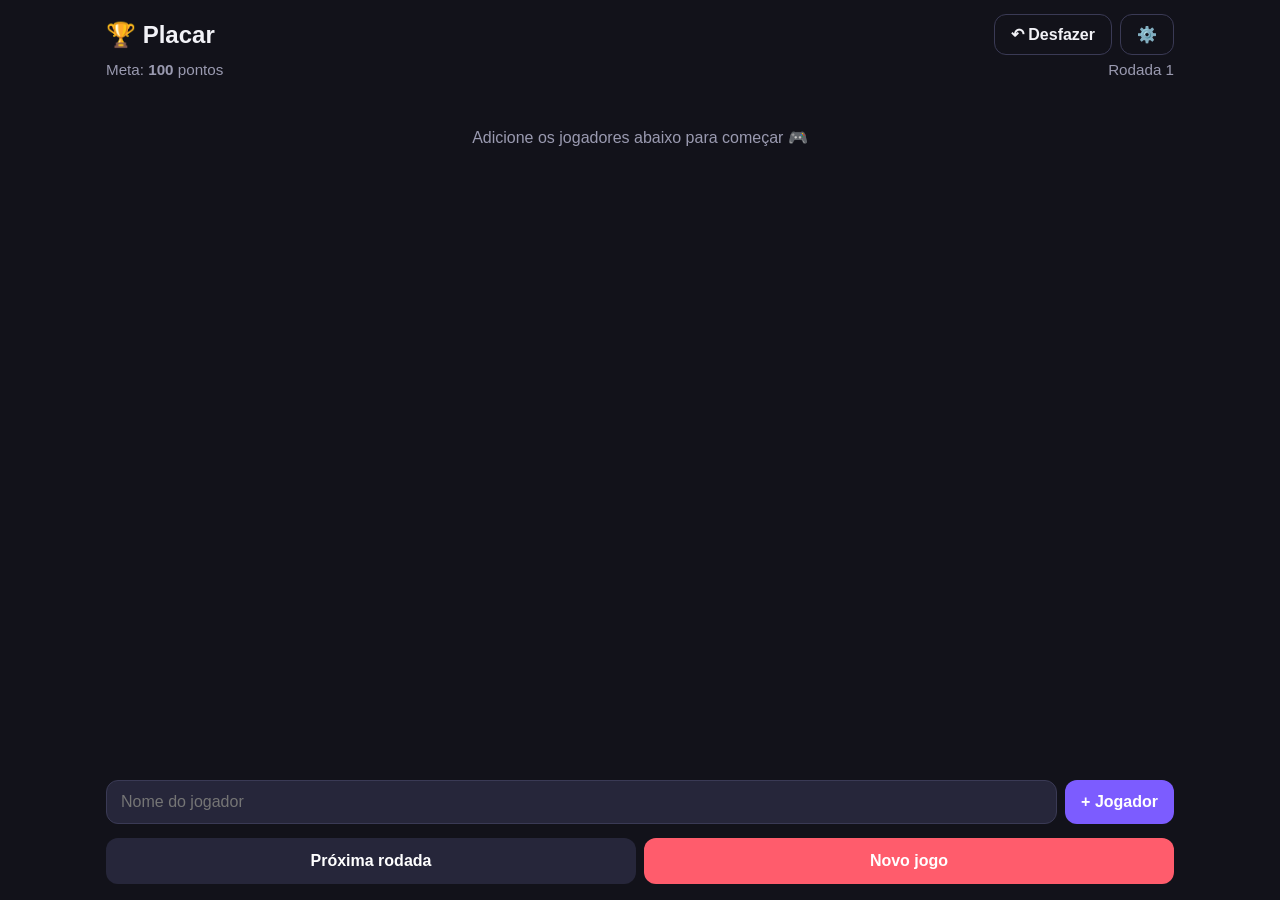
==== index.html @ 5e64a068 "Cria app Placar: contador de pontos para PC e iPhone (PWA) Co-Authored-By: Claude Opus 5.5 <noreply@" ====
<!DOCTYPE html>
<html lang="pt-BR">
<head>
  <meta charset="UTF-8" />
  <meta name="viewport" content="width=device-width, initial-scale=1, viewport-fit=cover" />
  <title>Placar</title>
  <meta name="theme-color" content="#12121a" />
  <meta name="apple-mobile-web-app-capable" content="yes" />
  <meta name="mobile-web-app-capable" content="yes" />
  <meta name="apple-mobile-web-app-status-bar-style" content="black-translucent" />
  <meta name="apple-mobile-web-app-title" content="Placar" />
  <link rel="manifest" href="manifest.webmanifest" />
  <link rel="icon" href="icons/icon.svg" type="image/svg+xml" />
  <link rel="apple-touch-icon" href="icons/icon-180.png" />
  <link rel="stylesheet" href="style.css" />
</head>
<body>
  <header class="topbar">
    <h1>🏆 Placar</h1>
    <div class="top-actions">
      <button id="btnUndo" class="ghost" title="Desfazer (Ctrl+Z)">↶ Desfazer</button>
      <button id="btnMenu" class="ghost" title="Configurações">⚙️</button>
    </div>
  </header>

  <section class="goal-bar">
    <span>Meta: <strong id="goalLabel">100</strong> pontos</span>
    <span id="roundLabel">Rodada 1</span>
  </section>

  <main id="players" class="players"></main>

  <form id="addForm" class="add-form" autocomplete="off">
    <input id="newName" type="text" maxlength="20" placeholder="Nome do jogador" />
    <button type="submit">+ Jogador</button>
  </form>

  <footer class="bottom">
    <button id="btnNextRound" class="secondary">Próxima rodada</button>
    <button id="btnNewGame" class="danger">Novo jogo</button>
  </footer>

  <!-- Configurações -->
  <dialog id="settings">
    <form method="dialog" class="sheet">
      <h2>Configurações</h2>
      <label>Meta de pontos
        <input id="goalInput" type="number" min="1" step="1" />
      </label>
      <label>Valores dos botões (separados por vírgula)
        <input id="stepsInput" type="text" placeholder="1, 5, 10" />
      </label>
      <label class="row">
        <input id="lowWinsInput" type="checkbox" />
        Menor pontuação vence (tipo golfe)
      </label>
      <h3>Histórico</h3>
      <ol id="history" class="history"></ol>
      <div class="sheet-actions">
        <button id="btnResetAll" type="button" class="danger">Apagar tudo</button>
        <button value="ok">Fechar</button>
      </div>
    </form>
  </dialog>

  <!-- Valor personalizado -->
  <dialog id="custom">
    <form method="dialog" class="sheet small">
      <h2 id="customTitle">Pontos</h2>
      <input id="customInput" type="number" step="1" inputmode="numeric" placeholder="Ex.: 25 ou -10" />
      <div class="sheet-actions">
        <button value="cancel" class="ghost">Cancelar</button>
        <button value="ok" id="customOk">Aplicar</button>
      </div>
    </form>
  </dialog>

  <div id="winner" class="winner hidden">
    <div class="winner-box">
      <div class="confetti">🎉</div>
      <h2 id="winnerName"></h2>
      <p>venceu a partida!</p>
      <button id="btnWinnerClose">Continuar</button>
    </div>
  </div>

  <script src="app.js"></script>
</body>
</html>
---- style.css ----
:root {
  --bg: #12121a;
  --panel: #1d1d2b;
  --panel-2: #26263a;
  --text: #f2f2f7;
  --muted: #9a9ab0;
  --accent: #7c5cff;
  --good: #2ecc71;
  --bad: #ff5c6c;
  --radius: 16px;
}

* { box-sizing: border-box; }

html, body {
  margin: 0;
  background: var(--bg);
  color: var(--text);
  font-family: -apple-system, BlinkMacSystemFont, "Segoe UI", Roboto, sans-serif;
  -webkit-tap-highlight-color: transparent;
}

body {
  min-height: 100vh;
  display: flex;
  flex-direction: column;
  padding: env(safe-area-inset-top) env(safe-area-inset-right) env(safe-area-inset-bottom) env(safe-area-inset-left);
  max-width: 1100px;
  margin: 0 auto;
}

button {
  font: inherit;
  border: 0;
  border-radius: 12px;
  padding: 10px 16px;
  background: var(--accent);
  color: #fff;
  font-weight: 600;
  cursor: pointer;
  touch-action: manipulation;
  user-select: none;
}
button:active { transform: scale(0.96); }
button.ghost { background: transparent; color: var(--text); border: 1px solid #3a3a55; }
button.secondary { background: var(--panel-2); }
button.danger { background: var(--bad); }

input[type="text"], input[type="number"] {
  font: inherit;
  width: 100%;
  padding: 12px 14px;
  border-radius: 12px;
  border: 1px solid #3a3a55;
  background: var(--panel-2);
  color: var(--text);
}

.topbar {
  display: flex;
  align-items: center;
  justify-content: space-between;
  padding: 14px 16px 6px;
}
.topbar h1 { margin: 0; font-size: 1.5rem; }
.top-actions { display: flex; gap: 8px; }

.goal-bar {
  display: flex;
  justify-content: space-between;
  color: var(--muted);
  padding: 0 16px 10px;
  font-size: 0.95rem;
}

.players {
  flex: 1;
  display: grid;
  grid-template-columns: repeat(auto-fill, minmax(260px, 1fr));
  gap: 12px;
  padding: 0 16px;
  align-content: start;
}

.empty {
  grid-column: 1 / -1;
  text-align: center;
  color: var(--muted);
  padding: 40px 10px;
}

.card {
  background: var(--panel);
  border-radius: var(--radius);
  padding: 14px;
  border-left: 6px solid var(--c, var(--accent));
  position: relative;
  transition: transform 0.15s;
}
.card.leader { box-shadow: 0 0 0 2px var(--c) inset, 0 0 24px -6px var(--c); }

.card-head {
  display: flex;
  align-items: center;
  justify-content: space-between;
  gap: 8px;
}
.name {
  font-size: 1.1rem;
  font-weight: 700;
  overflow: hidden;
  text-overflow: ellipsis;
  white-space: nowrap;
}
.badge { font-size: 0.8rem; color: var(--muted); }
.remove {
  background: transparent;
  color: var(--muted);
  padding: 4px 8px;
  font-size: 1.1rem;
}

.score {
  font-size: 3.4rem;
  font-weight: 800;
  text-align: center;
  margin: 6px 0 2px;
  font-variant-numeric: tabular-nums;
  cursor: pointer;
}
.score.bump { animation: bump 0.25s; }
@keyframes bump { 50% { transform: scale(1.15); } }

.progress {
  height: 8px;
  background: var(--panel-2);
  border-radius: 99px;
  overflow: hidden;
  margin-bottom: 12px;
}
.progress > div {
  height: 100%;
  background: var(--c, var(--accent));
  transition: width 0.25s;
}

.btns {
  display: grid;
  grid-template-columns: repeat(var(--n, 6), 1fr);
  gap: 6px;
}
.btns button { padding: 12px 0; font-size: 1.05rem; }
.btns .minus { background: #3a2230; color: #ff9aa6; }
.btns .plus { background: #1f3a2c; color: #8ff0b6; }

.add-form {
  display: flex;
  gap: 8px;
  padding: 14px 16px;
}
.add-form button { white-space: nowrap; }

.bottom {
  display: flex;
  gap: 8px;
  padding: 0 16px 16px;
}
.bottom button { flex: 1; padding: 14px; }

dialog {
  border: 0;
  padding: 0;
  background: transparent;
  color: var(--text);
  width: min(480px, 94vw);
}
dialog::backdrop { background: rgba(0, 0, 0, 0.6); }
.sheet {
  background: var(--panel);
  border-radius: var(--radius);
  padding: 20px;
  display: flex;
  flex-direction: column;
  gap: 12px;
  max-height: 85vh;
  overflow: auto;
}
.sheet h2, .sheet h3 { margin: 0; }
.sheet label { display: flex; flex-direction: column; gap: 6px; color: var(--muted); }
.sheet label.row { flex-direction: row; align-items: center; gap: 10px; color: var(--text); }
.sheet-actions { display: flex; justify-content: space-between; gap: 8px; margin-top: 6px; }
.sheet.small .sheet-actions { justify-content: flex-end; }

.history {
  margin: 0;
  padding-left: 22px;
  color: var(--muted);
  font-size: 0.9rem;
  max-height: 200px;
  overflow: auto;
}

.winner {
  position: fixed;
  inset: 0;
  background: rgba(0, 0, 0, 0.75);
  display: grid;
  place-items: center;
  z-index: 10;
}
.winner.hidden { display: none; }
.winner-box {
  background: var(--panel);
  border-radius: 24px;
  padding: 30px 40px;
  text-align: center;
  animation: pop 0.35s ease-out;
}
.winner-box h2 { font-size: 2rem; margin: 6px 0 0; }
.confetti { font-size: 3.5rem; }
@keyframes pop { from { transform: scale(0.6); opacity: 0; } }

@media (max-width: 520px) {
  .players { grid-template-columns: 1fr; }
  .score { font-size: 2.8rem; }
}
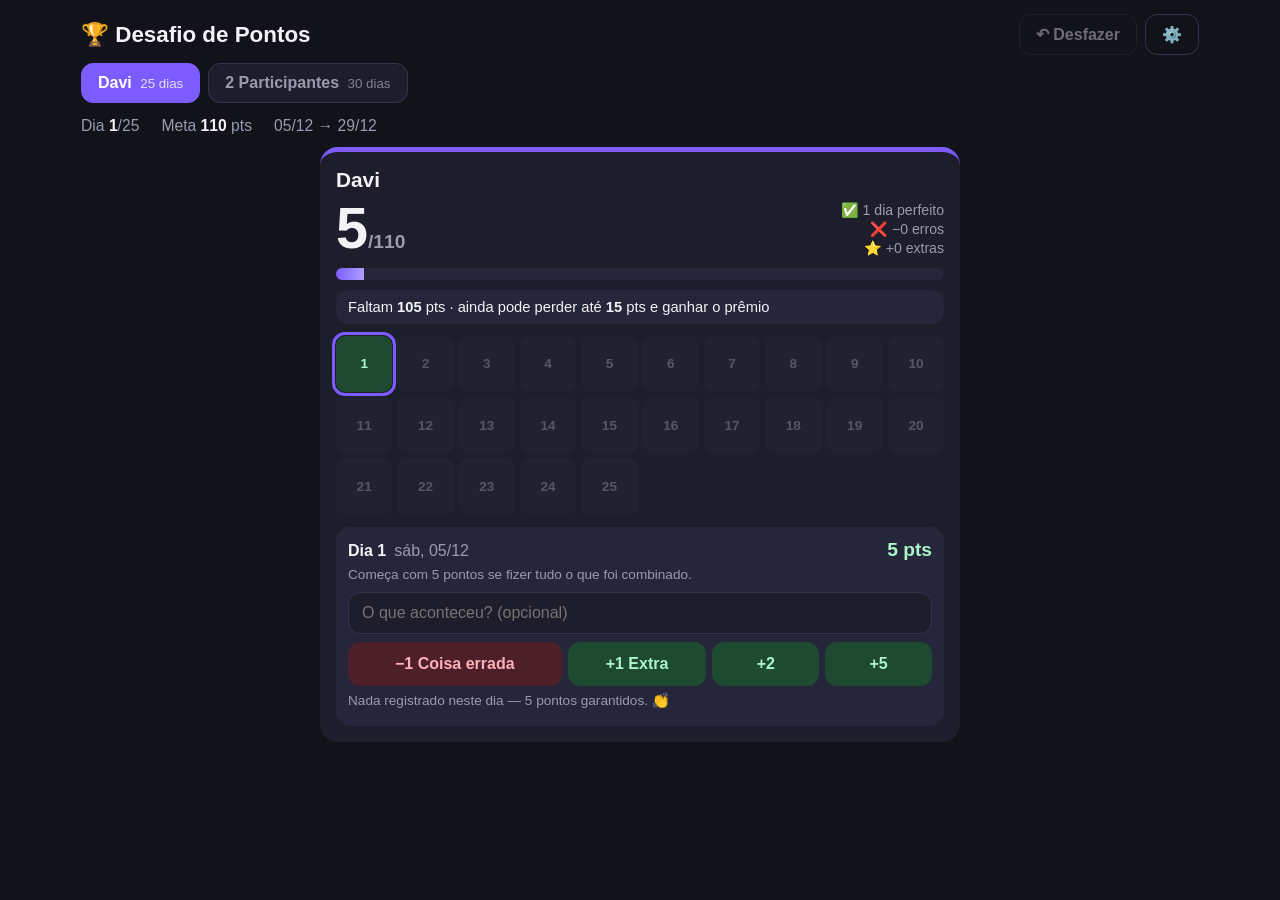
==== commit f0ea8c98: "Transforma app em Desafio de Pontos com telas Davi (25 dias) e 2 participantes (30 dias) Co-Authored" ====
--- a/index.html
+++ b/index.html
@@ -3,12 +3,12 @@
 <head>
   <meta charset="UTF-8" />
   <meta name="viewport" content="width=device-width, initial-scale=1, viewport-fit=cover" />
-  <title>Placar</title>
+  <title>Desafio de Pontos</title>
   <meta name="theme-color" content="#12121a" />
   <meta name="apple-mobile-web-app-capable" content="yes" />
   <meta name="mobile-web-app-capable" content="yes" />
   <meta name="apple-mobile-web-app-status-bar-style" content="black-translucent" />
-  <meta name="apple-mobile-web-app-title" content="Placar" />
+  <meta name="apple-mobile-web-app-title" content="Desafio" />
   <link rel="manifest" href="manifest.webmanifest" />
   <link rel="icon" href="icons/icon.svg" type="image/svg+xml" />
   <link rel="apple-touch-icon" href="icons/icon-180.png" />
@@ -16,74 +16,65 @@
 </head>
 <body>
   <header class="topbar">
-    <h1>🏆 Placar</h1>
+    <h1>🏆 Desafio de Pontos</h1>
     <div class="top-actions">
       <button id="btnUndo" class="ghost" title="Desfazer (Ctrl+Z)">↶ Desfazer</button>
-      <button id="btnMenu" class="ghost" title="Configurações">⚙️</button>
+      <button id="btnSettings" class="ghost" title="Configurar desafio">⚙️</button>
     </div>
   </header>
 
-  <section class="goal-bar">
-    <span>Meta: <strong id="goalLabel">100</strong> pontos</span>
-    <span id="roundLabel">Rodada 1</span>
-  </section>
+  <nav id="tabs" class="tabs"></nav>
 
-  <main id="players" class="players"></main>
+  <section id="summary" class="summary"></section>
 
-  <form id="addForm" class="add-form" autocomplete="off">
-    <input id="newName" type="text" maxlength="20" placeholder="Nome do jogador" />
-    <button type="submit">+ Jogador</button>
-  </form>
+  <main id="board" class="board"></main>
 
-  <footer class="bottom">
-    <button id="btnNextRound" class="secondary">Próxima rodada</button>
-    <button id="btnNewGame" class="danger">Novo jogo</button>
-  </footer>
-
-  <!-- Configurações -->
+  <!-- Configurações do desafio -->
   <dialog id="settings">
-    <form method="dialog" class="sheet">
-      <h2>Configurações</h2>
-      <label>Meta de pontos
-        <input id="goalInput" type="number" min="1" step="1" />
+    <form method="dialog" class="sheet" id="settingsForm">
+      <h2>Configurar desafio</h2>
+      <label>Nome da tela
+        <input id="cfgTitle" type="text" maxlength="30" />
       </label>
-      <label>Valores dos botões (separados por vírgula)
-        <input id="stepsInput" type="text" placeholder="1, 5, 10" />
+      <div class="grid2">
+        <label>Dias do desafio
+          <input id="cfgDays" type="number" min="1" max="365" />
+        </label>
+        <label>Pontos por dia
+          <input id="cfgBase" type="number" min="1" max="100" />
+        </label>
+        <label>Meta para o prêmio
+          <input id="cfgGoal" type="number" min="1" />
+        </label>
+        <label>Início
+          <input id="cfgStart" type="date" />
+        </label>
+      </div>
+      <label>Prêmio (opcional)
+        <input id="cfgPrize" type="text" maxlength="60" placeholder="Ex.: passeio no parque" />
       </label>
-      <label class="row">
-        <input id="lowWinsInput" type="checkbox" />
-        Menor pontuação vence (tipo golfe)
+      <label>Participantes (um por linha)
+        <textarea id="cfgPeople" rows="3"></textarea>
       </label>
-      <h3>Histórico</h3>
-      <ol id="history" class="history"></ol>
+      <p class="hint">Mudar um nome mantém os pontos. Apagar uma linha remove o participante e os pontos dele.</p>
       <div class="sheet-actions">
-        <button id="btnResetAll" type="button" class="danger">Apagar tudo</button>
-        <button value="ok">Fechar</button>
+        <button value="cancel" class="ghost" formnovalidate>Cancelar</button>
+        <button value="ok">Salvar</button>
       </div>
     </form>
   </dialog>
 
-  <!-- Valor personalizado -->
-  <dialog id="custom">
+  <!-- Confirmação genérica -->
+  <dialog id="confirm">
     <form method="dialog" class="sheet small">
-      <h2 id="customTitle">Pontos</h2>
-      <input id="customInput" type="number" step="1" inputmode="numeric" placeholder="Ex.: 25 ou -10" />
+      <p id="confirmText"></p>
       <div class="sheet-actions">
         <button value="cancel" class="ghost">Cancelar</button>
-        <button value="ok" id="customOk">Aplicar</button>
+        <button value="ok" class="danger">Confirmar</button>
       </div>
     </form>
   </dialog>
 
-  <div id="winner" class="winner hidden">
-    <div class="winner-box">
-      <div class="confetti">🎉</div>
-      <h2 id="winnerName"></h2>
-      <p>venceu a partida!</p>
-      <button id="btnWinnerClose">Continuar</button>
-    </div>
-  </div>
-
   <script src="app.js"></script>
 </body>
 </html>
--- a/style.css
+++ b/style.css
@@ -2,12 +2,14 @@
   --bg: #12121a;
   --panel: #1d1d2b;
   --panel-2: #26263a;
+  --line: #34344d;
   --text: #f2f2f7;
   --muted: #9a9ab0;
   --accent: #7c5cff;
   --good: #2ecc71;
   --bad: #ff5c6c;
-  --radius: 16px;
+  --warn: #f5c518;
+  --radius: 18px;
 }
 
 * { box-sizing: border-box; }
@@ -22,11 +24,9 @@
 
 body {
   min-height: 100vh;
-  display: flex;
-  flex-direction: column;
-  padding: env(safe-area-inset-top) env(safe-area-inset-right) env(safe-area-inset-bottom) env(safe-area-inset-left);
-  max-width: 1100px;
+  max-width: 1150px;
   margin: 0 auto;
+  padding: env(safe-area-inset-top) env(safe-area-inset-right) calc(20px + env(safe-area-inset-bottom)) env(safe-area-inset-left);
 }
 
 button {
@@ -42,139 +42,193 @@
   user-select: none;
 }
 button:active { transform: scale(0.96); }
-button.ghost { background: transparent; color: var(--text); border: 1px solid #3a3a55; }
-button.secondary { background: var(--panel-2); }
+button:disabled { opacity: 0.4; }
+button.ghost { background: transparent; color: var(--text); border: 1px solid var(--line); }
 button.danger { background: var(--bad); }
 
-input[type="text"], input[type="number"] {
+input, textarea {
   font: inherit;
+  font-size: 16px; /* evita zoom no iPhone */
   width: 100%;
-  padding: 12px 14px;
+  padding: 11px 13px;
   border-radius: 12px;
-  border: 1px solid #3a3a55;
+  border: 1px solid var(--line);
   background: var(--panel-2);
   color: var(--text);
 }
+input[type="date"] { min-height: 46px; }
+
+.muted { color: var(--muted); }
+.small { font-size: 0.85rem; }
 
 .topbar {
   display: flex;
   align-items: center;
   justify-content: space-between;
-  padding: 14px 16px 6px;
-}
-.topbar h1 { margin: 0; font-size: 1.5rem; }
+  padding: 14px 16px 8px;
+  gap: 10px;
+}
+.topbar h1 { margin: 0; font-size: 1.4rem; }
 .top-actions { display: flex; gap: 8px; }
 
-.goal-bar {
-  display: flex;
-  justify-content: space-between;
+.tabs {
+  display: flex;
+  gap: 8px;
+  padding: 0 16px;
+  overflow-x: auto;
+}
+.tab {
+  background: var(--panel);
   color: var(--muted);
-  padding: 0 16px 10px;
-  font-size: 0.95rem;
-}
-
-.players {
-  flex: 1;
-  display: grid;
-  grid-template-columns: repeat(auto-fill, minmax(260px, 1fr));
-  gap: 12px;
+  border: 1px solid var(--line);
+  white-space: nowrap;
+  padding: 10px 16px;
+}
+.tab small { font-weight: 400; opacity: 0.8; margin-left: 4px; }
+.tab.on { background: var(--accent); color: #fff; border-color: var(--accent); }
+
+.summary {
+  display: flex;
+  flex-wrap: wrap;
+  gap: 8px 22px;
+  padding: 14px 16px 12px;
+  font-size: 0.98rem;
+}
+.summary .warn { color: var(--warn); }
+
+.board {
+  display: grid;
+  grid-template-columns: repeat(auto-fit, minmax(330px, 1fr));
+  gap: 14px;
   padding: 0 16px;
-  align-content: start;
-}
-
-.empty {
-  grid-column: 1 / -1;
-  text-align: center;
-  color: var(--muted);
-  padding: 40px 10px;
-}
+}
+.board.single { grid-template-columns: minmax(0, 640px); justify-content: center; }
+
+.empty { text-align: center; color: var(--muted); padding: 40px 10px; grid-column: 1 / -1; }
 
 .card {
   background: var(--panel);
   border-radius: var(--radius);
-  padding: 14px;
-  border-left: 6px solid var(--c, var(--accent));
-  position: relative;
-  transition: transform 0.15s;
-}
-.card.leader { box-shadow: 0 0 0 2px var(--c) inset, 0 0 24px -6px var(--c); }
-
-.card-head {
+  padding: 16px;
+  border-top: 5px solid var(--c, var(--accent));
+  min-width: 0;
+}
+.card.leader { box-shadow: 0 0 0 2px var(--c) inset, 0 0 28px -8px var(--c); }
+
+.card-head { display: flex; justify-content: space-between; align-items: center; }
+.name { font-size: 1.3rem; font-weight: 800; }
+.medal { font-size: 1.5rem; }
+
+.score-row {
   display: flex;
   align-items: center;
   justify-content: space-between;
-  gap: 8px;
-}
-.name {
-  font-size: 1.1rem;
-  font-weight: 700;
-  overflow: hidden;
-  text-overflow: ellipsis;
-  white-space: nowrap;
-}
-.badge { font-size: 0.8rem; color: var(--muted); }
-.remove {
-  background: transparent;
-  color: var(--muted);
-  padding: 4px 8px;
-  font-size: 1.1rem;
-}
-
+  gap: 10px;
+  margin: 8px 0 10px;
+}
 .score {
-  font-size: 3.4rem;
-  font-weight: 800;
-  text-align: center;
-  margin: 6px 0 2px;
+  font-size: 3.6rem;
+  font-weight: 900;
+  line-height: 1;
   font-variant-numeric: tabular-nums;
-  cursor: pointer;
-}
-.score.bump { animation: bump 0.25s; }
-@keyframes bump { 50% { transform: scale(1.15); } }
+}
+.score span { font-size: 1.2rem; font-weight: 600; color: var(--muted); }
+.mini { font-size: 0.88rem; color: var(--muted); display: grid; gap: 3px; text-align: right; }
 
 .progress {
-  height: 8px;
+  height: 12px;
   background: var(--panel-2);
   border-radius: 99px;
   overflow: hidden;
-  margin-bottom: 12px;
 }
 .progress > div {
   height: 100%;
-  background: var(--c, var(--accent));
-  transition: width 0.25s;
-}
-
-.btns {
-  display: grid;
-  grid-template-columns: repeat(var(--n, 6), 1fr);
+  background: linear-gradient(90deg, var(--c), color-mix(in srgb, var(--c) 60%, #fff));
+  transition: width 0.3s;
+}
+
+.status {
+  margin: 10px 0 12px;
+  padding: 9px 12px;
+  border-radius: 12px;
+  background: var(--panel-2);
+  font-size: 0.92rem;
+}
+.status.good { background: #173826; color: #9cf0bf; }
+.status.bad { background: #3a1f28; color: #ffb0ba; }
+
+.chips {
+  display: grid;
+  grid-template-columns: repeat(10, 1fr);
+  gap: 5px;
+  margin-bottom: 12px;
+}
+.chip {
+  padding: 0;
+  aspect-ratio: 1;
+  border-radius: 9px;
+  font-size: 0.85rem;
+  font-weight: 700;
+  position: relative;
+  background: var(--panel-2);
+  color: var(--muted);
+}
+.chip.future { opacity: 0.45; }
+.chip.perfect { background: #1f4a32; color: #aaf5c9; }
+.chip.meh { background: #4a3d14; color: #ffe08a; }
+.chip.badday { background: #4d1f29; color: #ffb0ba; }
+.chip.star::after { content: "⭐"; position: absolute; top: -6px; right: -4px; font-size: 0.65rem; }
+.chip.today { outline: 2px dashed var(--muted); outline-offset: 1px; }
+.chip.sel { outline: 3px solid var(--c); outline-offset: 1px; }
+
+.day {
+  background: var(--panel-2);
+  border-radius: 14px;
+  padding: 12px;
+}
+.day p { margin: 6px 0; }
+.day-head { display: flex; align-items: baseline; gap: 8px; }
+.day-total { margin-left: auto; font-weight: 800; font-size: 1.2rem; color: #aaf5c9; }
+.day-total.low { color: #ffb0ba; }
+.note { margin: 4px 0 8px; background: var(--panel); }
+
+.actions {
+  display: grid;
+  grid-template-columns: 2fr 1.3fr 1fr 1fr;
   gap: 6px;
 }
-.btns button { padding: 12px 0; font-size: 1.05rem; }
-.btns .minus { background: #3a2230; color: #ff9aa6; }
-.btns .plus { background: #1f3a2c; color: #8ff0b6; }
-
-.add-form {
-  display: flex;
-  gap: 8px;
-  padding: 14px 16px;
-}
-.add-form button { white-space: nowrap; }
-
-.bottom {
-  display: flex;
-  gap: 8px;
-  padding: 0 16px 16px;
-}
-.bottom button { flex: 1; padding: 14px; }
+.actions button { padding: 13px 4px; }
+.actions .minus { background: #4d1f29; color: #ffb0ba; }
+.actions .plus { background: #1f4a32; color: #aaf5c9; }
+
+.items {
+  list-style: none;
+  padding: 0;
+  margin: 10px 0 0;
+  display: grid;
+  gap: 5px;
+}
+.items li {
+  display: flex;
+  justify-content: space-between;
+  align-items: center;
+  padding: 6px 6px 6px 12px;
+  border-radius: 10px;
+  background: var(--panel);
+  font-size: 0.92rem;
+}
+.items li.neg { color: #ffb0ba; }
+.items li.pos { color: #aaf5c9; }
+.items .x { background: transparent; color: var(--muted); padding: 4px 10px; }
 
 dialog {
   border: 0;
   padding: 0;
   background: transparent;
   color: var(--text);
-  width: min(480px, 94vw);
-}
-dialog::backdrop { background: rgba(0, 0, 0, 0.6); }
+  width: min(500px, 94vw);
+}
+dialog::backdrop { background: rgba(0, 0, 0, 0.65); }
 .sheet {
   background: var(--panel);
   border-radius: var(--radius);
@@ -182,45 +236,18 @@
   display: flex;
   flex-direction: column;
   gap: 12px;
-  max-height: 85vh;
+  max-height: 88vh;
   overflow: auto;
 }
-.sheet h2, .sheet h3 { margin: 0; }
-.sheet label { display: flex; flex-direction: column; gap: 6px; color: var(--muted); }
-.sheet label.row { flex-direction: row; align-items: center; gap: 10px; color: var(--text); }
-.sheet-actions { display: flex; justify-content: space-between; gap: 8px; margin-top: 6px; }
-.sheet.small .sheet-actions { justify-content: flex-end; }
-
-.history {
-  margin: 0;
-  padding-left: 22px;
-  color: var(--muted);
-  font-size: 0.9rem;
-  max-height: 200px;
-  overflow: auto;
-}
-
-.winner {
-  position: fixed;
-  inset: 0;
-  background: rgba(0, 0, 0, 0.75);
-  display: grid;
-  place-items: center;
-  z-index: 10;
-}
-.winner.hidden { display: none; }
-.winner-box {
-  background: var(--panel);
-  border-radius: 24px;
-  padding: 30px 40px;
-  text-align: center;
-  animation: pop 0.35s ease-out;
-}
-.winner-box h2 { font-size: 2rem; margin: 6px 0 0; }
-.confetti { font-size: 3.5rem; }
-@keyframes pop { from { transform: scale(0.6); opacity: 0; } }
-
-@media (max-width: 520px) {
-  .players { grid-template-columns: 1fr; }
-  .score { font-size: 2.8rem; }
-}
+.sheet h2 { margin: 0; }
+.sheet label { display: flex; flex-direction: column; gap: 6px; color: var(--muted); font-size: 0.9rem; }
+.grid2 { display: grid; grid-template-columns: 1fr 1fr; gap: 10px; }
+.hint { margin: 0; color: var(--muted); font-size: 0.8rem; }
+.sheet-actions { display: flex; justify-content: flex-end; gap: 8px; margin-top: 4px; }
+
+@media (max-width: 420px) {
+  .topbar h1 { font-size: 1.15rem; }
+  .score { font-size: 3rem; }
+  .board { grid-template-columns: 1fr; }
+  .chips { gap: 4px; }
+}
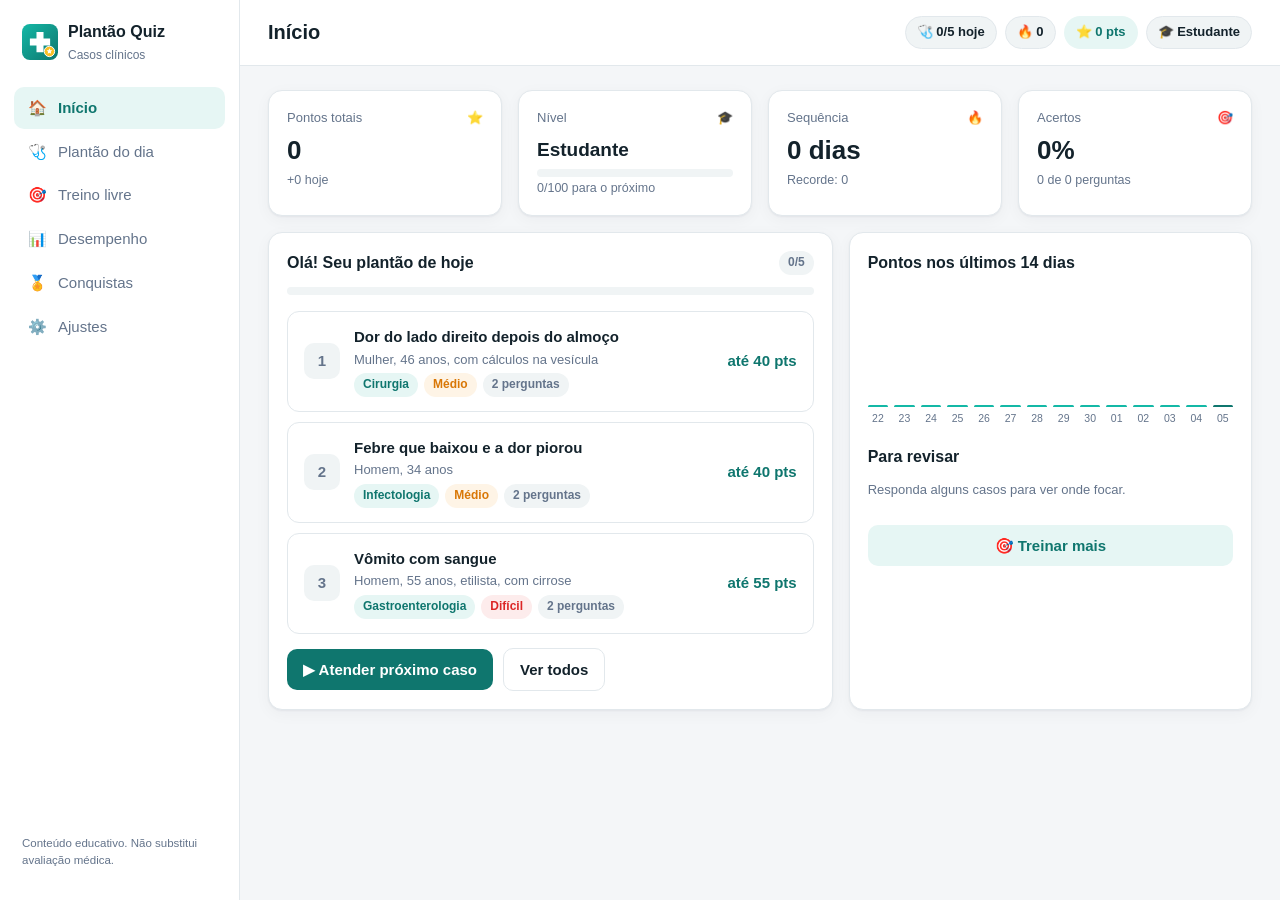
==== commit af06c11f: "Substitui Desafio de Pontos pelo Plantão Quiz: jogo de casos clínicos com pontos - 25 casos clínicos" ====
--- a/index.html
+++ b/index.html
@@ -3,78 +3,61 @@
 <head>
   <meta charset="UTF-8" />
   <meta name="viewport" content="width=device-width, initial-scale=1, viewport-fit=cover" />
-  <title>Desafio de Pontos</title>
-  <meta name="theme-color" content="#12121a" />
+  <title>Plantão Quiz — Casos Clínicos</title>
+  <meta name="description" content="Jogo de casos clínicos: resolva casos médicos todo dia e ganhe pontos." />
+  <meta name="theme-color" content="#0f766e" />
   <meta name="apple-mobile-web-app-capable" content="yes" />
   <meta name="mobile-web-app-capable" content="yes" />
-  <meta name="apple-mobile-web-app-status-bar-style" content="black-translucent" />
-  <meta name="apple-mobile-web-app-title" content="Desafio" />
+  <meta name="apple-mobile-web-app-status-bar-style" content="default" />
+  <meta name="apple-mobile-web-app-title" content="Plantão" />
   <link rel="manifest" href="manifest.webmanifest" />
   <link rel="icon" href="icons/icon.svg" type="image/svg+xml" />
   <link rel="apple-touch-icon" href="icons/icon-180.png" />
   <link rel="stylesheet" href="style.css" />
 </head>
 <body>
-  <header class="topbar">
-    <h1>🏆 Desafio de Pontos</h1>
-    <div class="top-actions">
-      <button id="btnUndo" class="ghost" title="Desfazer (Ctrl+Z)">↶ Desfazer</button>
-      <button id="btnSettings" class="ghost" title="Configurar desafio">⚙️</button>
+  <div class="layout">
+    <aside class="sidebar">
+      <div class="brand">
+        <img src="icons/icon.svg" alt="" width="36" height="36" />
+        <div>
+          <strong>Plantão Quiz</strong>
+          <small>Casos clínicos</small>
+        </div>
+      </div>
+      <nav id="nav" class="nav">
+        <a href="#/inicio" data-route="inicio"><span>🏠</span>Início</a>
+        <a href="#/plantao" data-route="plantao"><span>🩺</span>Plantão do dia</a>
+        <a href="#/treino" data-route="treino"><span>🎯</span>Treino livre</a>
+        <a href="#/desempenho" data-route="desempenho"><span>📊</span>Desempenho</a>
+        <a href="#/conquistas" data-route="conquistas"><span>🏅</span>Conquistas</a>
+        <a href="#/ajustes" data-route="ajustes"><span>⚙️</span>Ajustes</a>
+      </nav>
+      <p class="disclaimer">Conteúdo educativo. Não substitui avaliação médica.</p>
+    </aside>
+
+    <div class="main">
+      <header class="topbar">
+        <h1 id="pageTitle">Início</h1>
+        <div id="chips" class="chips"></div>
+      </header>
+      <main id="view" class="view"></main>
     </div>
-  </header>
+  </div>
 
-  <nav id="tabs" class="tabs"></nav>
+  <div id="toasts" class="toasts" aria-live="polite"></div>
 
-  <section id="summary" class="summary"></section>
-
-  <main id="board" class="board"></main>
-
-  <!-- Configurações do desafio -->
-  <dialog id="settings">
-    <form method="dialog" class="sheet" id="settingsForm">
-      <h2>Configurar desafio</h2>
-      <label>Nome da tela
-        <input id="cfgTitle" type="text" maxlength="30" />
-      </label>
-      <div class="grid2">
-        <label>Dias do desafio
-          <input id="cfgDays" type="number" min="1" max="365" />
-        </label>
-        <label>Pontos por dia
-          <input id="cfgBase" type="number" min="1" max="100" />
-        </label>
-        <label>Meta para o prêmio
-          <input id="cfgGoal" type="number" min="1" />
-        </label>
-        <label>Início
-          <input id="cfgStart" type="date" />
-        </label>
-      </div>
-      <label>Prêmio (opcional)
-        <input id="cfgPrize" type="text" maxlength="60" placeholder="Ex.: passeio no parque" />
-      </label>
-      <label>Participantes (um por linha)
-        <textarea id="cfgPeople" rows="3"></textarea>
-      </label>
-      <p class="hint">Mudar um nome mantém os pontos. Apagar uma linha remove o participante e os pontos dele.</p>
+  <dialog id="confirm">
+    <form method="dialog" class="sheet">
+      <p id="confirmText"></p>
       <div class="sheet-actions">
-        <button value="cancel" class="ghost" formnovalidate>Cancelar</button>
-        <button value="ok">Salvar</button>
+        <button value="cancel" class="btn ghost">Cancelar</button>
+        <button value="ok" class="btn danger">Confirmar</button>
       </div>
     </form>
   </dialog>
 
-  <!-- Confirmação genérica -->
-  <dialog id="confirm">
-    <form method="dialog" class="sheet small">
-      <p id="confirmText"></p>
-      <div class="sheet-actions">
-        <button value="cancel" class="ghost">Cancelar</button>
-        <button value="ok" class="danger">Confirmar</button>
-      </div>
-    </form>
-  </dialog>
-
+  <script src="cases.js"></script>
   <script src="app.js"></script>
 </body>
 </html>
--- a/style.css
+++ b/style.css
@@ -1,253 +1,250 @@
 :root {
-  --bg: #12121a;
-  --panel: #1d1d2b;
-  --panel-2: #26263a;
-  --line: #34344d;
-  --text: #f2f2f7;
-  --muted: #9a9ab0;
-  --accent: #7c5cff;
-  --good: #2ecc71;
-  --bad: #ff5c6c;
-  --warn: #f5c518;
-  --radius: 18px;
+  --bg: #f4f6f8;
+  --panel: #ffffff;
+  --panel-2: #f0f4f5;
+  --line: #e2e8ec;
+  --text: #13222b;
+  --muted: #64748b;
+  --primary: #0f766e;
+  --primary-2: #14b8a6;
+  --primary-soft: #e6f6f4;
+  --good: #16a34a;
+  --good-soft: #e8f7ee;
+  --bad: #dc2626;
+  --bad-soft: #fdecec;
+  --warn: #d97706;
+  --warn-soft: #fef4e6;
+  --radius: 14px;
+  --shadow: 0 1px 2px rgba(15, 23, 42, .05), 0 4px 16px rgba(15, 23, 42, .04);
 }
 
 * { box-sizing: border-box; }
-
-html, body {
-  margin: 0;
+html, body { margin: 0; }
+body {
   background: var(--bg);
   color: var(--text);
-  font-family: -apple-system, BlinkMacSystemFont, "Segoe UI", Roboto, sans-serif;
+  font-family: "Inter", -apple-system, BlinkMacSystemFont, "Segoe UI", Roboto, sans-serif;
+  font-size: 15px;
+  line-height: 1.45;
   -webkit-tap-highlight-color: transparent;
 }
-
-body {
-  min-height: 100vh;
-  max-width: 1150px;
-  margin: 0 auto;
-  padding: env(safe-area-inset-top) env(safe-area-inset-right) calc(20px + env(safe-area-inset-bottom)) env(safe-area-inset-left);
-}
-
-button {
-  font: inherit;
-  border: 0;
-  border-radius: 12px;
-  padding: 10px 16px;
-  background: var(--accent);
-  color: #fff;
-  font-weight: 600;
-  cursor: pointer;
-  touch-action: manipulation;
-  user-select: none;
-}
-button:active { transform: scale(0.96); }
-button:disabled { opacity: 0.4; }
-button.ghost { background: transparent; color: var(--text); border: 1px solid var(--line); }
-button.danger { background: var(--bad); }
-
-input, textarea {
-  font: inherit;
-  font-size: 16px; /* evita zoom no iPhone */
-  width: 100%;
-  padding: 11px 13px;
-  border-radius: 12px;
-  border: 1px solid var(--line);
-  background: var(--panel-2);
-  color: var(--text);
-}
-input[type="date"] { min-height: 46px; }
-
+a { color: inherit; }
+
+/* ---------- Layout ---------- */
+.layout { display: flex; min-height: 100vh; }
+.sidebar {
+  width: 240px; flex-shrink: 0;
+  background: var(--panel);
+  border-right: 1px solid var(--line);
+  padding: 20px 14px;
+  position: sticky; top: 0; height: 100vh;
+  display: flex; flex-direction: column; gap: 22px;
+}
+.brand { display: flex; align-items: center; gap: 10px; padding: 0 8px; }
+.brand strong { display: block; font-size: 16px; }
+.brand small { color: var(--muted); font-size: 12px; }
+.nav { display: flex; flex-direction: column; gap: 2px; }
+.nav a {
+  display: flex; align-items: center; gap: 10px;
+  padding: 10px 12px; border-radius: 10px;
+  text-decoration: none; color: var(--muted); font-weight: 500;
+}
+.nav a span { width: 22px; text-align: center; }
+.nav a:hover { background: var(--panel-2); color: var(--text); }
+.nav a.active { background: var(--primary-soft); color: var(--primary); font-weight: 600; }
+.disclaimer { margin-top: auto; font-size: 11.5px; color: var(--muted); padding: 0 8px; }
+
+.main { flex: 1; min-width: 0; }
+.topbar {
+  display: flex; align-items: center; justify-content: space-between; gap: 12px;
+  padding: calc(16px + env(safe-area-inset-top)) 28px 16px;
+  background: var(--panel); border-bottom: 1px solid var(--line);
+  position: sticky; top: 0; z-index: 5;
+}
+.topbar h1 { margin: 0; font-size: 20px; }
+.chips { display: flex; gap: 8px; flex-wrap: wrap; justify-content: flex-end; }
+.chip {
+  display: inline-flex; align-items: center; gap: 6px;
+  padding: 6px 11px; border-radius: 999px;
+  background: var(--panel-2); border: 1px solid var(--line);
+  font-size: 13px; font-weight: 600; white-space: nowrap;
+}
+.chip.primary { background: var(--primary-soft); color: var(--primary); border-color: transparent; }
+.view { padding: 24px 28px 40px; max-width: 1100px; }
+
+/* ---------- Components ---------- */
+.grid { display: grid; gap: 16px; }
+.grid.kpis { grid-template-columns: repeat(4, minmax(0, 1fr)); }
+.grid.two { grid-template-columns: 1.4fr 1fr; }
+.card {
+  background: var(--panel); border: 1px solid var(--line);
+  border-radius: var(--radius); box-shadow: var(--shadow);
+  padding: 18px;
+}
+.card h2 { margin: 0 0 12px; font-size: 16px; }
+.card h3 { margin: 0 0 6px; font-size: 15px; }
 .muted { color: var(--muted); }
-.small { font-size: 0.85rem; }
-
-.topbar {
-  display: flex;
-  align-items: center;
-  justify-content: space-between;
-  padding: 14px 16px 8px;
-  gap: 10px;
-}
-.topbar h1 { margin: 0; font-size: 1.4rem; }
-.top-actions { display: flex; gap: 8px; }
-
-.tabs {
-  display: flex;
-  gap: 8px;
-  padding: 0 16px;
-  overflow-x: auto;
-}
-.tab {
-  background: var(--panel);
-  color: var(--muted);
-  border: 1px solid var(--line);
-  white-space: nowrap;
-  padding: 10px 16px;
-}
-.tab small { font-weight: 400; opacity: 0.8; margin-left: 4px; }
-.tab.on { background: var(--accent); color: #fff; border-color: var(--accent); }
-
-.summary {
-  display: flex;
-  flex-wrap: wrap;
-  gap: 8px 22px;
-  padding: 14px 16px 12px;
-  font-size: 0.98rem;
-}
-.summary .warn { color: var(--warn); }
-
-.board {
-  display: grid;
-  grid-template-columns: repeat(auto-fit, minmax(330px, 1fr));
-  gap: 14px;
-  padding: 0 16px;
-}
-.board.single { grid-template-columns: minmax(0, 640px); justify-content: center; }
-
-.empty { text-align: center; color: var(--muted); padding: 40px 10px; grid-column: 1 / -1; }
-
-.card {
-  background: var(--panel);
-  border-radius: var(--radius);
-  padding: 16px;
-  border-top: 5px solid var(--c, var(--accent));
-  min-width: 0;
-}
-.card.leader { box-shadow: 0 0 0 2px var(--c) inset, 0 0 28px -8px var(--c); }
-
-.card-head { display: flex; justify-content: space-between; align-items: center; }
-.name { font-size: 1.3rem; font-weight: 800; }
-.medal { font-size: 1.5rem; }
-
-.score-row {
-  display: flex;
-  align-items: center;
-  justify-content: space-between;
-  gap: 10px;
-  margin: 8px 0 10px;
-}
-.score {
-  font-size: 3.6rem;
-  font-weight: 900;
-  line-height: 1;
-  font-variant-numeric: tabular-nums;
-}
-.score span { font-size: 1.2rem; font-weight: 600; color: var(--muted); }
-.mini { font-size: 0.88rem; color: var(--muted); display: grid; gap: 3px; text-align: right; }
-
-.progress {
-  height: 12px;
-  background: var(--panel-2);
-  border-radius: 99px;
-  overflow: hidden;
-}
-.progress > div {
-  height: 100%;
-  background: linear-gradient(90deg, var(--c), color-mix(in srgb, var(--c) 60%, #fff));
-  transition: width 0.3s;
-}
-
-.status {
-  margin: 10px 0 12px;
-  padding: 9px 12px;
-  border-radius: 12px;
-  background: var(--panel-2);
-  font-size: 0.92rem;
-}
-.status.good { background: #173826; color: #9cf0bf; }
-.status.bad { background: #3a1f28; color: #ffb0ba; }
-
-.chips {
-  display: grid;
-  grid-template-columns: repeat(10, 1fr);
-  gap: 5px;
-  margin-bottom: 12px;
-}
-.chip {
-  padding: 0;
-  aspect-ratio: 1;
-  border-radius: 9px;
-  font-size: 0.85rem;
-  font-weight: 700;
-  position: relative;
-  background: var(--panel-2);
-  color: var(--muted);
-}
-.chip.future { opacity: 0.45; }
-.chip.perfect { background: #1f4a32; color: #aaf5c9; }
-.chip.meh { background: #4a3d14; color: #ffe08a; }
-.chip.badday { background: #4d1f29; color: #ffb0ba; }
-.chip.star::after { content: "⭐"; position: absolute; top: -6px; right: -4px; font-size: 0.65rem; }
-.chip.today { outline: 2px dashed var(--muted); outline-offset: 1px; }
-.chip.sel { outline: 3px solid var(--c); outline-offset: 1px; }
-
-.day {
-  background: var(--panel-2);
-  border-radius: 14px;
-  padding: 12px;
-}
-.day p { margin: 6px 0; }
-.day-head { display: flex; align-items: baseline; gap: 8px; }
-.day-total { margin-left: auto; font-weight: 800; font-size: 1.2rem; color: #aaf5c9; }
-.day-total.low { color: #ffb0ba; }
-.note { margin: 4px 0 8px; background: var(--panel); }
-
-.actions {
-  display: grid;
-  grid-template-columns: 2fr 1.3fr 1fr 1fr;
-  gap: 6px;
-}
-.actions button { padding: 13px 4px; }
-.actions .minus { background: #4d1f29; color: #ffb0ba; }
-.actions .plus { background: #1f4a32; color: #aaf5c9; }
-
-.items {
-  list-style: none;
-  padding: 0;
-  margin: 10px 0 0;
-  display: grid;
-  gap: 5px;
-}
-.items li {
-  display: flex;
-  justify-content: space-between;
-  align-items: center;
-  padding: 6px 6px 6px 12px;
-  border-radius: 10px;
-  background: var(--panel);
-  font-size: 0.92rem;
-}
-.items li.neg { color: #ffb0ba; }
-.items li.pos { color: #aaf5c9; }
-.items .x { background: transparent; color: var(--muted); padding: 4px 10px; }
-
-dialog {
-  border: 0;
-  padding: 0;
-  background: transparent;
-  color: var(--text);
-  width: min(500px, 94vw);
-}
-dialog::backdrop { background: rgba(0, 0, 0, 0.65); }
-.sheet {
-  background: var(--panel);
-  border-radius: var(--radius);
-  padding: 20px;
-  display: flex;
-  flex-direction: column;
-  gap: 12px;
-  max-height: 88vh;
-  overflow: auto;
-}
-.sheet h2 { margin: 0; }
-.sheet label { display: flex; flex-direction: column; gap: 6px; color: var(--muted); font-size: 0.9rem; }
-.grid2 { display: grid; grid-template-columns: 1fr 1fr; gap: 10px; }
-.hint { margin: 0; color: var(--muted); font-size: 0.8rem; }
-.sheet-actions { display: flex; justify-content: flex-end; gap: 8px; margin-top: 4px; }
-
-@media (max-width: 420px) {
-  .topbar h1 { font-size: 1.15rem; }
-  .score { font-size: 3rem; }
-  .board { grid-template-columns: 1fr; }
-  .chips { gap: 4px; }
-}
+.small { font-size: 13px; }
+.kpi .label { color: var(--muted); font-size: 13px; display: flex; justify-content: space-between; }
+.kpi .value { font-size: 26px; font-weight: 700; margin-top: 4px; }
+.kpi .sub { font-size: 12.5px; color: var(--muted); margin-top: 2px; }
+
+.btn {
+  font: inherit; font-weight: 600;
+  border: 0; border-radius: 10px;
+  padding: 10px 16px; cursor: pointer;
+  background: var(--primary); color: #fff;
+  display: inline-flex; align-items: center; gap: 8px; justify-content: center;
+  text-decoration: none; touch-action: manipulation;
+}
+.btn:hover { filter: brightness(1.06); }
+.btn:active { transform: scale(.98); }
+.btn:disabled { opacity: .45; cursor: default; }
+.btn.ghost { background: var(--panel); color: var(--text); border: 1px solid var(--line); }
+.btn.soft { background: var(--primary-soft); color: var(--primary); }
+.btn.danger { background: var(--bad); }
+.btn.block { width: 100%; }
+.row { display: flex; gap: 10px; align-items: center; flex-wrap: wrap; }
+.spacer { flex: 1; }
+
+.progress { height: 8px; background: var(--panel-2); border-radius: 999px; overflow: hidden; }
+.progress > i { display: block; height: 100%; background: linear-gradient(90deg, var(--primary), var(--primary-2)); border-radius: inherit; transition: width .4s; }
+
+.badge {
+  display: inline-block; padding: 3px 9px; border-radius: 999px;
+  font-size: 12px; font-weight: 600; background: var(--panel-2); color: var(--muted);
+}
+.badge.esp { background: var(--primary-soft); color: var(--primary); }
+.badge.d1 { background: var(--good-soft); color: var(--good); }
+.badge.d2 { background: var(--warn-soft); color: var(--warn); }
+.badge.d3 { background: var(--bad-soft); color: var(--bad); }
+.badge.ok { background: var(--good-soft); color: var(--good); }
+
+/* Case list */
+.case-list { display: flex; flex-direction: column; gap: 10px; }
+.case-item {
+  display: flex; align-items: center; gap: 14px;
+  padding: 14px 16px; border: 1px solid var(--line); border-radius: 12px;
+  background: var(--panel); cursor: pointer; text-align: left; width: 100%;
+  font: inherit; color: inherit;
+}
+.case-item:hover { border-color: var(--primary-2); }
+.case-item .num {
+  width: 36px; height: 36px; border-radius: 10px; flex-shrink: 0;
+  display: grid; place-items: center; font-weight: 700;
+  background: var(--panel-2); color: var(--muted);
+}
+.case-item.done .num { background: var(--good-soft); color: var(--good); }
+.case-item .info { flex: 1; min-width: 0; }
+.case-item .info strong { display: block; }
+.case-item .meta { display: flex; gap: 6px; flex-wrap: wrap; margin-top: 4px; }
+.case-item .pts { font-weight: 700; color: var(--primary); white-space: nowrap; }
+
+/* Case player */
+.case-head { display: flex; gap: 8px; flex-wrap: wrap; margin-bottom: 8px; }
+.patient { font-size: 18px; font-weight: 700; margin: 4px 0 6px; }
+.vitals { display: grid; grid-template-columns: repeat(5, minmax(0, 1fr)); gap: 8px; margin: 14px 0; }
+.vital { background: var(--panel-2); border-radius: 10px; padding: 8px 10px; }
+.vital small { display: block; color: var(--muted); font-size: 11.5px; }
+.vital b { font-size: 14px; }
+.exams { margin: 0; padding-left: 18px; }
+.exams li { margin: 3px 0; }
+
+.qhead { display: flex; justify-content: space-between; align-items: center; gap: 10px; margin-bottom: 10px; }
+.question { font-size: 17px; font-weight: 600; margin: 0 0 14px; }
+.options { display: flex; flex-direction: column; gap: 10px; }
+.option {
+  font: inherit; text-align: left; cursor: pointer;
+  padding: 13px 14px; border-radius: 12px;
+  border: 1.5px solid var(--line); background: var(--panel); color: var(--text);
+  display: flex; gap: 12px; align-items: flex-start;
+}
+.option .letter {
+  width: 26px; height: 26px; border-radius: 8px; flex-shrink: 0;
+  display: grid; place-items: center; font-weight: 700; font-size: 13px;
+  background: var(--panel-2); color: var(--muted);
+}
+.option:hover:not(:disabled) { border-color: var(--primary-2); background: var(--primary-soft); }
+.option:disabled { cursor: default; }
+.option.correct { border-color: var(--good); background: var(--good-soft); }
+.option.correct .letter { background: var(--good); color: #fff; }
+.option.wrong { border-color: var(--bad); background: var(--bad-soft); }
+.option.wrong .letter { background: var(--bad); color: #fff; }
+.option.hidden-op { opacity: .35; text-decoration: line-through; }
+
+.feedback { margin-top: 14px; padding: 14px; border-radius: 12px; }
+.feedback.ok { background: var(--good-soft); }
+.feedback.no { background: var(--bad-soft); }
+.feedback strong { display: block; margin-bottom: 4px; }
+
+.result-hero { text-align: center; padding: 26px 18px; }
+.result-hero .big { font-size: 44px; font-weight: 800; color: var(--primary); }
+
+/* Bars (history) */
+.bars { display: flex; align-items: flex-end; gap: 6px; height: 140px; padding-top: 8px; }
+.bars .bar { flex: 1; display: flex; flex-direction: column; align-items: center; gap: 4px; height: 100%; justify-content: flex-end; }
+.bars .bar i { width: 100%; max-width: 28px; background: var(--primary-2); border-radius: 6px 6px 2px 2px; min-height: 2px; }
+.bars .bar.today i { background: var(--primary); }
+.bars .bar small { font-size: 10.5px; color: var(--muted); }
+
+table { width: 100%; border-collapse: collapse; }
+th, td { text-align: left; padding: 10px 8px; border-bottom: 1px solid var(--line); font-size: 14px; }
+th { color: var(--muted); font-weight: 600; font-size: 12.5px; text-transform: uppercase; letter-spacing: .03em; }
+td .progress { min-width: 80px; }
+
+.badges { display: grid; grid-template-columns: repeat(auto-fill, minmax(200px, 1fr)); gap: 12px; }
+.ach { display: flex; gap: 12px; align-items: center; }
+.ach .ico { font-size: 28px; width: 48px; height: 48px; border-radius: 12px; display: grid; place-items: center; background: var(--primary-soft); }
+.ach.locked { opacity: .45; filter: grayscale(1); }
+
+.filters { display: flex; gap: 8px; flex-wrap: wrap; margin-bottom: 14px; }
+.filter { font: inherit; font-size: 13px; padding: 7px 12px; border-radius: 999px; border: 1px solid var(--line); background: var(--panel); cursor: pointer; color: var(--text); }
+.filter.active { background: var(--primary); border-color: var(--primary); color: #fff; }
+
+label.field { display: block; margin-bottom: 14px; font-weight: 600; font-size: 14px; }
+label.field input, label.field select {
+  display: block; width: 100%; margin-top: 6px;
+  font: inherit; font-size: 16px; padding: 10px 12px;
+  border-radius: 10px; border: 1px solid var(--line); background: var(--panel); color: var(--text);
+}
+
+dialog { border: 0; border-radius: 16px; padding: 0; max-width: 92vw; width: 380px; box-shadow: 0 20px 60px rgba(0,0,0,.2); }
+dialog::backdrop { background: rgba(15, 23, 42, .45); }
+.sheet { padding: 20px; }
+.sheet p { margin: 0 0 16px; }
+.sheet-actions { display: flex; gap: 10px; justify-content: flex-end; }
+
+.toasts { position: fixed; right: 18px; bottom: 18px; display: flex; flex-direction: column; gap: 8px; z-index: 50; }
+.toast {
+  background: var(--text); color: #fff; padding: 12px 16px; border-radius: 12px;
+  box-shadow: 0 10px 30px rgba(0,0,0,.2); font-weight: 600; font-size: 14px;
+  animation: pop .25s ease-out;
+}
+@keyframes pop { from { transform: translateY(10px); opacity: 0; } }
+
+.empty { text-align: center; padding: 30px; color: var(--muted); }
+
+/* ---------- Mobile ---------- */
+@media (max-width: 860px) {
+  .grid.kpis { grid-template-columns: repeat(2, minmax(0, 1fr)); }
+  .grid.two { grid-template-columns: 1fr; }
+  .vitals { grid-template-columns: repeat(3, minmax(0, 1fr)); }
+}
+@media (max-width: 720px) {
+  .sidebar {
+    position: fixed; bottom: 0; left: 0; right: 0; top: auto;
+    width: auto; height: auto; padding: 6px 6px calc(6px + env(safe-area-inset-bottom));
+    border-right: 0; border-top: 1px solid var(--line); z-index: 20;
+  }
+  .brand, .disclaimer { display: none; }
+  .nav { flex-direction: row; justify-content: space-around; }
+  .nav a { flex-direction: column; gap: 2px; font-size: 10.5px; padding: 6px 4px; flex: 1; text-align: center; }
+  .nav a span { font-size: 18px; }
+  .nav a[data-route="conquistas"] { display: none; }
+  .topbar { padding: calc(12px + env(safe-area-inset-top)) 16px 12px; }
+  .topbar h1 { font-size: 17px; }
+  .chip.hide-sm { display: none; }
+  .view { padding: 16px 14px 100px; }
+  .kpi .value { font-size: 22px; }
+  .toasts { left: 14px; right: 14px; bottom: 84px; }
+}
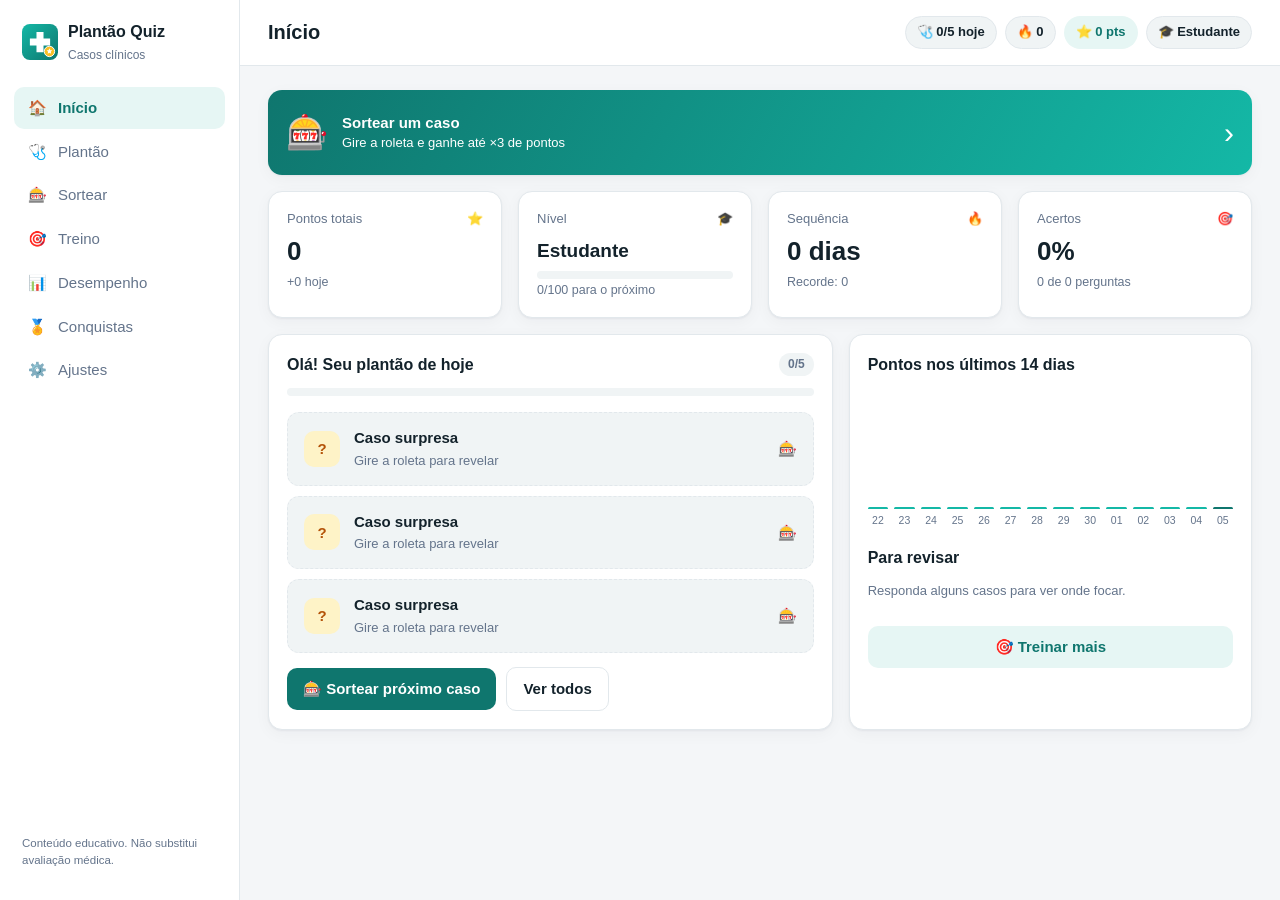
==== commit a21c0c45: "Adiciona roleta de sorteio de casos e experiência de app no celular - Plantão do dia com casos surpr" ====
--- a/index.html
+++ b/index.html
@@ -27,8 +27,9 @@
       </div>
       <nav id="nav" class="nav">
         <a href="#/inicio" data-route="inicio"><span>🏠</span>Início</a>
-        <a href="#/plantao" data-route="plantao"><span>🩺</span>Plantão do dia</a>
-        <a href="#/treino" data-route="treino"><span>🎯</span>Treino livre</a>
+        <a href="#/plantao" data-route="plantao"><span>🩺</span>Plantão</a>
+        <a href="#/sorteio" data-route="sorteio" class="nav-spin"><span>🎰</span>Sortear</a>
+        <a href="#/treino" data-route="treino"><span>🎯</span>Treino</a>
         <a href="#/desempenho" data-route="desempenho"><span>📊</span>Desempenho</a>
         <a href="#/conquistas" data-route="conquistas"><span>🏅</span>Conquistas</a>
         <a href="#/ajustes" data-route="ajustes"><span>⚙️</span>Ajustes</a>
@@ -40,6 +41,7 @@
       <header class="topbar">
         <h1 id="pageTitle">Início</h1>
         <div id="chips" class="chips"></div>
+        <a href="#/ajustes" class="gear" aria-label="Ajustes">⚙️</a>
       </header>
       <main id="view" class="view"></main>
     </div>
--- a/style.css
+++ b/style.css
@@ -240,7 +240,7 @@
   .nav { flex-direction: row; justify-content: space-around; }
   .nav a { flex-direction: column; gap: 2px; font-size: 10.5px; padding: 6px 4px; flex: 1; text-align: center; }
   .nav a span { font-size: 18px; }
-  .nav a[data-route="conquistas"] { display: none; }
+  .nav a[data-route="conquistas"], .nav a[data-route="ajustes"] { display: none; }
   .topbar { padding: calc(12px + env(safe-area-inset-top)) 16px 12px; }
   .topbar h1 { font-size: 17px; }
   .chip.hide-sm { display: none; }
@@ -248,3 +248,69 @@
   .kpi .value { font-size: 22px; }
   .toasts { left: 14px; right: 14px; bottom: 84px; }
 }
+
+/* ---------- Roleta ---------- */
+.wheel-card { max-width: 520px; margin: 0 auto; }
+.seg-tabs { display: flex; background: var(--panel-2); border-radius: 12px; padding: 4px; gap: 4px; }
+.seg-tabs a { flex: 1; text-align: center; padding: 9px; border-radius: 9px; text-decoration: none; font-weight: 600; color: var(--muted); }
+.seg-tabs a.active { background: var(--panel); color: var(--primary); box-shadow: var(--shadow); }
+.wheel-wrap { position: relative; width: min(84vw, 380px); aspect-ratio: 1; margin: 18px auto 10px; }
+.wheel-wrap svg { width: 100%; height: 100%; display: block; border-radius: 50%; box-shadow: 0 10px 30px rgba(15, 118, 110, .25); transition: transform 4.2s cubic-bezier(.12, .7, .08, 1); }
+.wheel-wrap .pointer {
+  position: absolute; top: -10px; left: 50%; transform: translateX(-50%); z-index: 2;
+  width: 0; height: 0; border-left: 16px solid transparent; border-right: 16px solid transparent; border-top: 30px solid #fbbf24;
+  filter: drop-shadow(0 2px 3px rgba(0,0,0,.3));
+}
+.spin-btn {
+  position: absolute; top: 50%; left: 50%; transform: translate(-50%, -50%);
+  width: 26%; aspect-ratio: 1; border-radius: 50%; border: 5px solid #fff;
+  background: radial-gradient(circle at 35% 30%, #fde68a, #f59e0b); color: #7c2d12;
+  font: inherit; font-weight: 800; font-size: clamp(12px, 3.6vw, 17px); letter-spacing: .04em; cursor: pointer;
+  box-shadow: 0 6px 16px rgba(0,0,0,.25);
+}
+.spin-btn:active:not(:disabled) { transform: translate(-50%, -50%) scale(.94); }
+.spin-btn:disabled { filter: grayscale(.5); opacity: .8; cursor: default; }
+.draw { text-align: center; padding: 16px; border-radius: 14px; background: var(--primary-soft); margin-top: 8px; }
+.draw.pop { animation: drawpop .45s cubic-bezier(.2, 1.6, .4, 1); }
+@keyframes drawpop { from { transform: scale(.7); opacity: 0; } }
+.draw-esp { font-size: 20px; font-weight: 800; color: var(--primary); margin: 4px 0 6px; }
+.draw .meta { display: flex; gap: 6px; }
+.luck { display: inline-block; margin-top: 4px; padding: 6px 14px; border-radius: 999px; font-weight: 800; background: #fff; }
+.luck.l2 { background: #fef3c7; color: #b45309; }
+.luck.l3 { background: linear-gradient(90deg, #fde68a, #f472b6); color: #831843; }
+
+.case-item.mystery { border-style: dashed; background: var(--panel-2); }
+.case-item.mystery .num { background: #fef3c7; color: #b45309; }
+
+.spin-banner {
+  display: flex; align-items: center; gap: 14px; margin-bottom: 16px; text-decoration: none;
+  background: linear-gradient(120deg, #0f766e, #14b8a6); color: #fff; border: 0;
+}
+.spin-banner .spin-emoji { font-size: 34px; }
+.spin-banner .go { font-size: 30px; font-weight: 300; }
+.install { display: flex; align-items: center; gap: 12px; margin-bottom: 16px; border-color: var(--primary-2); }
+.install > div { flex: 1; }
+
+.gear { display: none; text-decoration: none; font-size: 20px; padding: 4px; }
+
+@media (max-width: 720px) {
+  .gear { display: block; }
+  .topbar { gap: 8px; }
+  .topbar h1 { flex: 1; }
+  .nav a.nav-spin { position: relative; color: #fff !important; background: none !important; }
+  .nav a.nav-spin span {
+    width: 54px; height: 54px; border-radius: 50%; margin-top: -26px;
+    display: grid; place-items: center; font-size: 26px;
+    background: linear-gradient(135deg, #14b8a6, #0f766e); border: 4px solid var(--panel);
+    box-shadow: 0 6px 16px rgba(15, 118, 110, .4);
+  }
+  .nav a.nav-spin { color: var(--primary) !important; font-weight: 700; }
+  .nav a.active.nav-spin span { background: linear-gradient(135deg, #f59e0b, #f97316); }
+  .option { padding: 14px 12px; min-height: 52px; }
+  .btn { min-height: 46px; }
+  .wheel-card { padding: 14px; }
+}
+@media (max-width: 720px) {
+  html { scroll-padding-bottom: 120px; scroll-padding-top: 80px; }
+  .view { padding-bottom: 120px; }
+}
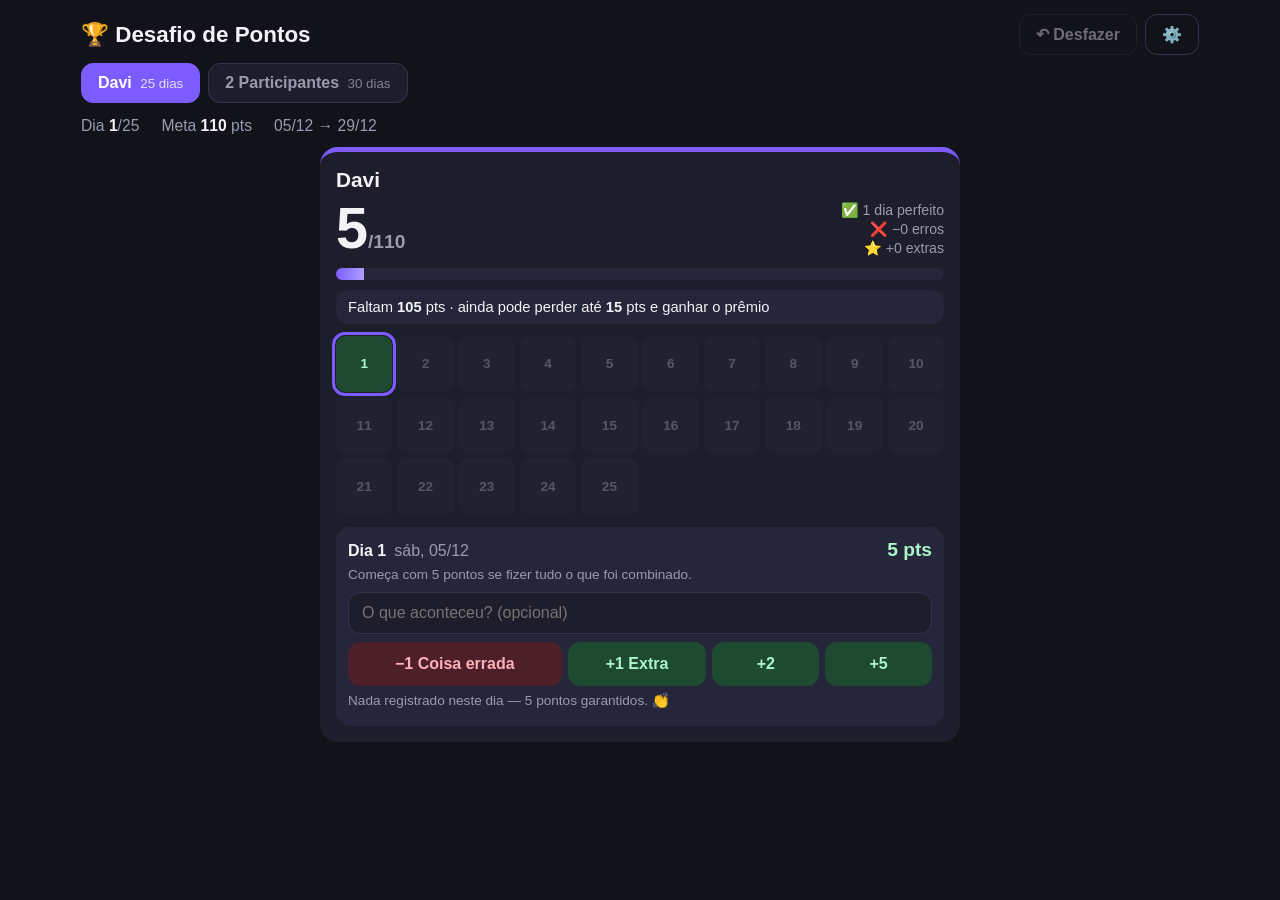
==== commit 373c5ca5: "Revert "Substitui Desafio de Pontos pelo Plantão Quiz: jogo de casos clínicos com pontos" This rever" ====
--- a/index.html
+++ b/index.html
@@ -3,63 +3,78 @@
 <head>
   <meta charset="UTF-8" />
   <meta name="viewport" content="width=device-width, initial-scale=1, viewport-fit=cover" />
-  <title>Plantão Quiz — Casos Clínicos</title>
-  <meta name="description" content="Jogo de casos clínicos: resolva casos médicos todo dia e ganhe pontos." />
-  <meta name="theme-color" content="#0f766e" />
+  <title>Desafio de Pontos</title>
+  <meta name="theme-color" content="#12121a" />
   <meta name="apple-mobile-web-app-capable" content="yes" />
   <meta name="mobile-web-app-capable" content="yes" />
-  <meta name="apple-mobile-web-app-status-bar-style" content="default" />
-  <meta name="apple-mobile-web-app-title" content="Plantão" />
+  <meta name="apple-mobile-web-app-status-bar-style" content="black-translucent" />
+  <meta name="apple-mobile-web-app-title" content="Desafio" />
   <link rel="manifest" href="manifest.webmanifest" />
   <link rel="icon" href="icons/icon.svg" type="image/svg+xml" />
   <link rel="apple-touch-icon" href="icons/icon-180.png" />
   <link rel="stylesheet" href="style.css" />
 </head>
 <body>
-  <div class="layout">
-    <aside class="sidebar">
-      <div class="brand">
-        <img src="icons/icon.svg" alt="" width="36" height="36" />
-        <div>
-          <strong>Plantão Quiz</strong>
-          <small>Casos clínicos</small>
-        </div>
+  <header class="topbar">
+    <h1>🏆 Desafio de Pontos</h1>
+    <div class="top-actions">
+      <button id="btnUndo" class="ghost" title="Desfazer (Ctrl+Z)">↶ Desfazer</button>
+      <button id="btnSettings" class="ghost" title="Configurar desafio">⚙️</button>
+    </div>
+  </header>
+
+  <nav id="tabs" class="tabs"></nav>
+
+  <section id="summary" class="summary"></section>
+
+  <main id="board" class="board"></main>
+
+  <!-- Configurações do desafio -->
+  <dialog id="settings">
+    <form method="dialog" class="sheet" id="settingsForm">
+      <h2>Configurar desafio</h2>
+      <label>Nome da tela
+        <input id="cfgTitle" type="text" maxlength="30" />
+      </label>
+      <div class="grid2">
+        <label>Dias do desafio
+          <input id="cfgDays" type="number" min="1" max="365" />
+        </label>
+        <label>Pontos por dia
+          <input id="cfgBase" type="number" min="1" max="100" />
+        </label>
+        <label>Meta para o prêmio
+          <input id="cfgGoal" type="number" min="1" />
+        </label>
+        <label>Início
+          <input id="cfgStart" type="date" />
+        </label>
       </div>
-      <nav id="nav" class="nav">
-        <a href="#/inicio" data-route="inicio"><span>🏠</span>Início</a>
-        <a href="#/plantao" data-route="plantao"><span>🩺</span>Plantão</a>
-        <a href="#/sorteio" data-route="sorteio" class="nav-spin"><span>🎰</span>Sortear</a>
-        <a href="#/treino" data-route="treino"><span>🎯</span>Treino</a>
-        <a href="#/desempenho" data-route="desempenho"><span>📊</span>Desempenho</a>
-        <a href="#/conquistas" data-route="conquistas"><span>🏅</span>Conquistas</a>
-        <a href="#/ajustes" data-route="ajustes"><span>⚙️</span>Ajustes</a>
-      </nav>
-      <p class="disclaimer">Conteúdo educativo. Não substitui avaliação médica.</p>
-    </aside>
-
-    <div class="main">
-      <header class="topbar">
-        <h1 id="pageTitle">Início</h1>
-        <div id="chips" class="chips"></div>
-        <a href="#/ajustes" class="gear" aria-label="Ajustes">⚙️</a>
-      </header>
-      <main id="view" class="view"></main>
-    </div>
-  </div>
-
-  <div id="toasts" class="toasts" aria-live="polite"></div>
-
-  <dialog id="confirm">
-    <form method="dialog" class="sheet">
-      <p id="confirmText"></p>
+      <label>Prêmio (opcional)
+        <input id="cfgPrize" type="text" maxlength="60" placeholder="Ex.: passeio no parque" />
+      </label>
+      <label>Participantes (um por linha)
+        <textarea id="cfgPeople" rows="3"></textarea>
+      </label>
+      <p class="hint">Mudar um nome mantém os pontos. Apagar uma linha remove o participante e os pontos dele.</p>
       <div class="sheet-actions">
-        <button value="cancel" class="btn ghost">Cancelar</button>
-        <button value="ok" class="btn danger">Confirmar</button>
+        <button value="cancel" class="ghost" formnovalidate>Cancelar</button>
+        <button value="ok">Salvar</button>
       </div>
     </form>
   </dialog>
 
-  <script src="cases.js"></script>
+  <!-- Confirmação genérica -->
+  <dialog id="confirm">
+    <form method="dialog" class="sheet small">
+      <p id="confirmText"></p>
+      <div class="sheet-actions">
+        <button value="cancel" class="ghost">Cancelar</button>
+        <button value="ok" class="danger">Confirmar</button>
+      </div>
+    </form>
+  </dialog>
+
   <script src="app.js"></script>
 </body>
 </html>
--- a/style.css
+++ b/style.css
@@ -1,316 +1,253 @@
 :root {
-  --bg: #f4f6f8;
-  --panel: #ffffff;
-  --panel-2: #f0f4f5;
-  --line: #e2e8ec;
-  --text: #13222b;
-  --muted: #64748b;
-  --primary: #0f766e;
-  --primary-2: #14b8a6;
-  --primary-soft: #e6f6f4;
-  --good: #16a34a;
-  --good-soft: #e8f7ee;
-  --bad: #dc2626;
-  --bad-soft: #fdecec;
-  --warn: #d97706;
-  --warn-soft: #fef4e6;
-  --radius: 14px;
-  --shadow: 0 1px 2px rgba(15, 23, 42, .05), 0 4px 16px rgba(15, 23, 42, .04);
+  --bg: #12121a;
+  --panel: #1d1d2b;
+  --panel-2: #26263a;
+  --line: #34344d;
+  --text: #f2f2f7;
+  --muted: #9a9ab0;
+  --accent: #7c5cff;
+  --good: #2ecc71;
+  --bad: #ff5c6c;
+  --warn: #f5c518;
+  --radius: 18px;
 }
 
 * { box-sizing: border-box; }
-html, body { margin: 0; }
-body {
+
+html, body {
+  margin: 0;
   background: var(--bg);
   color: var(--text);
-  font-family: "Inter", -apple-system, BlinkMacSystemFont, "Segoe UI", Roboto, sans-serif;
-  font-size: 15px;
-  line-height: 1.45;
+  font-family: -apple-system, BlinkMacSystemFont, "Segoe UI", Roboto, sans-serif;
   -webkit-tap-highlight-color: transparent;
 }
-a { color: inherit; }
-
-/* ---------- Layout ---------- */
-.layout { display: flex; min-height: 100vh; }
-.sidebar {
-  width: 240px; flex-shrink: 0;
-  background: var(--panel);
-  border-right: 1px solid var(--line);
-  padding: 20px 14px;
-  position: sticky; top: 0; height: 100vh;
-  display: flex; flex-direction: column; gap: 22px;
-}
-.brand { display: flex; align-items: center; gap: 10px; padding: 0 8px; }
-.brand strong { display: block; font-size: 16px; }
-.brand small { color: var(--muted); font-size: 12px; }
-.nav { display: flex; flex-direction: column; gap: 2px; }
-.nav a {
-  display: flex; align-items: center; gap: 10px;
-  padding: 10px 12px; border-radius: 10px;
-  text-decoration: none; color: var(--muted); font-weight: 500;
-}
-.nav a span { width: 22px; text-align: center; }
-.nav a:hover { background: var(--panel-2); color: var(--text); }
-.nav a.active { background: var(--primary-soft); color: var(--primary); font-weight: 600; }
-.disclaimer { margin-top: auto; font-size: 11.5px; color: var(--muted); padding: 0 8px; }
-
-.main { flex: 1; min-width: 0; }
+
+body {
+  min-height: 100vh;
+  max-width: 1150px;
+  margin: 0 auto;
+  padding: env(safe-area-inset-top) env(safe-area-inset-right) calc(20px + env(safe-area-inset-bottom)) env(safe-area-inset-left);
+}
+
+button {
+  font: inherit;
+  border: 0;
+  border-radius: 12px;
+  padding: 10px 16px;
+  background: var(--accent);
+  color: #fff;
+  font-weight: 600;
+  cursor: pointer;
+  touch-action: manipulation;
+  user-select: none;
+}
+button:active { transform: scale(0.96); }
+button:disabled { opacity: 0.4; }
+button.ghost { background: transparent; color: var(--text); border: 1px solid var(--line); }
+button.danger { background: var(--bad); }
+
+input, textarea {
+  font: inherit;
+  font-size: 16px; /* evita zoom no iPhone */
+  width: 100%;
+  padding: 11px 13px;
+  border-radius: 12px;
+  border: 1px solid var(--line);
+  background: var(--panel-2);
+  color: var(--text);
+}
+input[type="date"] { min-height: 46px; }
+
+.muted { color: var(--muted); }
+.small { font-size: 0.85rem; }
+
 .topbar {
-  display: flex; align-items: center; justify-content: space-between; gap: 12px;
-  padding: calc(16px + env(safe-area-inset-top)) 28px 16px;
-  background: var(--panel); border-bottom: 1px solid var(--line);
-  position: sticky; top: 0; z-index: 5;
-}
-.topbar h1 { margin: 0; font-size: 20px; }
-.chips { display: flex; gap: 8px; flex-wrap: wrap; justify-content: flex-end; }
+  display: flex;
+  align-items: center;
+  justify-content: space-between;
+  padding: 14px 16px 8px;
+  gap: 10px;
+}
+.topbar h1 { margin: 0; font-size: 1.4rem; }
+.top-actions { display: flex; gap: 8px; }
+
+.tabs {
+  display: flex;
+  gap: 8px;
+  padding: 0 16px;
+  overflow-x: auto;
+}
+.tab {
+  background: var(--panel);
+  color: var(--muted);
+  border: 1px solid var(--line);
+  white-space: nowrap;
+  padding: 10px 16px;
+}
+.tab small { font-weight: 400; opacity: 0.8; margin-left: 4px; }
+.tab.on { background: var(--accent); color: #fff; border-color: var(--accent); }
+
+.summary {
+  display: flex;
+  flex-wrap: wrap;
+  gap: 8px 22px;
+  padding: 14px 16px 12px;
+  font-size: 0.98rem;
+}
+.summary .warn { color: var(--warn); }
+
+.board {
+  display: grid;
+  grid-template-columns: repeat(auto-fit, minmax(330px, 1fr));
+  gap: 14px;
+  padding: 0 16px;
+}
+.board.single { grid-template-columns: minmax(0, 640px); justify-content: center; }
+
+.empty { text-align: center; color: var(--muted); padding: 40px 10px; grid-column: 1 / -1; }
+
+.card {
+  background: var(--panel);
+  border-radius: var(--radius);
+  padding: 16px;
+  border-top: 5px solid var(--c, var(--accent));
+  min-width: 0;
+}
+.card.leader { box-shadow: 0 0 0 2px var(--c) inset, 0 0 28px -8px var(--c); }
+
+.card-head { display: flex; justify-content: space-between; align-items: center; }
+.name { font-size: 1.3rem; font-weight: 800; }
+.medal { font-size: 1.5rem; }
+
+.score-row {
+  display: flex;
+  align-items: center;
+  justify-content: space-between;
+  gap: 10px;
+  margin: 8px 0 10px;
+}
+.score {
+  font-size: 3.6rem;
+  font-weight: 900;
+  line-height: 1;
+  font-variant-numeric: tabular-nums;
+}
+.score span { font-size: 1.2rem; font-weight: 600; color: var(--muted); }
+.mini { font-size: 0.88rem; color: var(--muted); display: grid; gap: 3px; text-align: right; }
+
+.progress {
+  height: 12px;
+  background: var(--panel-2);
+  border-radius: 99px;
+  overflow: hidden;
+}
+.progress > div {
+  height: 100%;
+  background: linear-gradient(90deg, var(--c), color-mix(in srgb, var(--c) 60%, #fff));
+  transition: width 0.3s;
+}
+
+.status {
+  margin: 10px 0 12px;
+  padding: 9px 12px;
+  border-radius: 12px;
+  background: var(--panel-2);
+  font-size: 0.92rem;
+}
+.status.good { background: #173826; color: #9cf0bf; }
+.status.bad { background: #3a1f28; color: #ffb0ba; }
+
+.chips {
+  display: grid;
+  grid-template-columns: repeat(10, 1fr);
+  gap: 5px;
+  margin-bottom: 12px;
+}
 .chip {
-  display: inline-flex; align-items: center; gap: 6px;
-  padding: 6px 11px; border-radius: 999px;
-  background: var(--panel-2); border: 1px solid var(--line);
-  font-size: 13px; font-weight: 600; white-space: nowrap;
-}
-.chip.primary { background: var(--primary-soft); color: var(--primary); border-color: transparent; }
-.view { padding: 24px 28px 40px; max-width: 1100px; }
-
-/* ---------- Components ---------- */
-.grid { display: grid; gap: 16px; }
-.grid.kpis { grid-template-columns: repeat(4, minmax(0, 1fr)); }
-.grid.two { grid-template-columns: 1.4fr 1fr; }
-.card {
-  background: var(--panel); border: 1px solid var(--line);
-  border-radius: var(--radius); box-shadow: var(--shadow);
-  padding: 18px;
-}
-.card h2 { margin: 0 0 12px; font-size: 16px; }
-.card h3 { margin: 0 0 6px; font-size: 15px; }
-.muted { color: var(--muted); }
-.small { font-size: 13px; }
-.kpi .label { color: var(--muted); font-size: 13px; display: flex; justify-content: space-between; }
-.kpi .value { font-size: 26px; font-weight: 700; margin-top: 4px; }
-.kpi .sub { font-size: 12.5px; color: var(--muted); margin-top: 2px; }
-
-.btn {
-  font: inherit; font-weight: 600;
-  border: 0; border-radius: 10px;
-  padding: 10px 16px; cursor: pointer;
-  background: var(--primary); color: #fff;
-  display: inline-flex; align-items: center; gap: 8px; justify-content: center;
-  text-decoration: none; touch-action: manipulation;
-}
-.btn:hover { filter: brightness(1.06); }
-.btn:active { transform: scale(.98); }
-.btn:disabled { opacity: .45; cursor: default; }
-.btn.ghost { background: var(--panel); color: var(--text); border: 1px solid var(--line); }
-.btn.soft { background: var(--primary-soft); color: var(--primary); }
-.btn.danger { background: var(--bad); }
-.btn.block { width: 100%; }
-.row { display: flex; gap: 10px; align-items: center; flex-wrap: wrap; }
-.spacer { flex: 1; }
-
-.progress { height: 8px; background: var(--panel-2); border-radius: 999px; overflow: hidden; }
-.progress > i { display: block; height: 100%; background: linear-gradient(90deg, var(--primary), var(--primary-2)); border-radius: inherit; transition: width .4s; }
-
-.badge {
-  display: inline-block; padding: 3px 9px; border-radius: 999px;
-  font-size: 12px; font-weight: 600; background: var(--panel-2); color: var(--muted);
-}
-.badge.esp { background: var(--primary-soft); color: var(--primary); }
-.badge.d1 { background: var(--good-soft); color: var(--good); }
-.badge.d2 { background: var(--warn-soft); color: var(--warn); }
-.badge.d3 { background: var(--bad-soft); color: var(--bad); }
-.badge.ok { background: var(--good-soft); color: var(--good); }
-
-/* Case list */
-.case-list { display: flex; flex-direction: column; gap: 10px; }
-.case-item {
-  display: flex; align-items: center; gap: 14px;
-  padding: 14px 16px; border: 1px solid var(--line); border-radius: 12px;
-  background: var(--panel); cursor: pointer; text-align: left; width: 100%;
-  font: inherit; color: inherit;
-}
-.case-item:hover { border-color: var(--primary-2); }
-.case-item .num {
-  width: 36px; height: 36px; border-radius: 10px; flex-shrink: 0;
-  display: grid; place-items: center; font-weight: 700;
-  background: var(--panel-2); color: var(--muted);
-}
-.case-item.done .num { background: var(--good-soft); color: var(--good); }
-.case-item .info { flex: 1; min-width: 0; }
-.case-item .info strong { display: block; }
-.case-item .meta { display: flex; gap: 6px; flex-wrap: wrap; margin-top: 4px; }
-.case-item .pts { font-weight: 700; color: var(--primary); white-space: nowrap; }
-
-/* Case player */
-.case-head { display: flex; gap: 8px; flex-wrap: wrap; margin-bottom: 8px; }
-.patient { font-size: 18px; font-weight: 700; margin: 4px 0 6px; }
-.vitals { display: grid; grid-template-columns: repeat(5, minmax(0, 1fr)); gap: 8px; margin: 14px 0; }
-.vital { background: var(--panel-2); border-radius: 10px; padding: 8px 10px; }
-.vital small { display: block; color: var(--muted); font-size: 11.5px; }
-.vital b { font-size: 14px; }
-.exams { margin: 0; padding-left: 18px; }
-.exams li { margin: 3px 0; }
-
-.qhead { display: flex; justify-content: space-between; align-items: center; gap: 10px; margin-bottom: 10px; }
-.question { font-size: 17px; font-weight: 600; margin: 0 0 14px; }
-.options { display: flex; flex-direction: column; gap: 10px; }
-.option {
-  font: inherit; text-align: left; cursor: pointer;
-  padding: 13px 14px; border-radius: 12px;
-  border: 1.5px solid var(--line); background: var(--panel); color: var(--text);
-  display: flex; gap: 12px; align-items: flex-start;
-}
-.option .letter {
-  width: 26px; height: 26px; border-radius: 8px; flex-shrink: 0;
-  display: grid; place-items: center; font-weight: 700; font-size: 13px;
-  background: var(--panel-2); color: var(--muted);
-}
-.option:hover:not(:disabled) { border-color: var(--primary-2); background: var(--primary-soft); }
-.option:disabled { cursor: default; }
-.option.correct { border-color: var(--good); background: var(--good-soft); }
-.option.correct .letter { background: var(--good); color: #fff; }
-.option.wrong { border-color: var(--bad); background: var(--bad-soft); }
-.option.wrong .letter { background: var(--bad); color: #fff; }
-.option.hidden-op { opacity: .35; text-decoration: line-through; }
-
-.feedback { margin-top: 14px; padding: 14px; border-radius: 12px; }
-.feedback.ok { background: var(--good-soft); }
-.feedback.no { background: var(--bad-soft); }
-.feedback strong { display: block; margin-bottom: 4px; }
-
-.result-hero { text-align: center; padding: 26px 18px; }
-.result-hero .big { font-size: 44px; font-weight: 800; color: var(--primary); }
-
-/* Bars (history) */
-.bars { display: flex; align-items: flex-end; gap: 6px; height: 140px; padding-top: 8px; }
-.bars .bar { flex: 1; display: flex; flex-direction: column; align-items: center; gap: 4px; height: 100%; justify-content: flex-end; }
-.bars .bar i { width: 100%; max-width: 28px; background: var(--primary-2); border-radius: 6px 6px 2px 2px; min-height: 2px; }
-.bars .bar.today i { background: var(--primary); }
-.bars .bar small { font-size: 10.5px; color: var(--muted); }
-
-table { width: 100%; border-collapse: collapse; }
-th, td { text-align: left; padding: 10px 8px; border-bottom: 1px solid var(--line); font-size: 14px; }
-th { color: var(--muted); font-weight: 600; font-size: 12.5px; text-transform: uppercase; letter-spacing: .03em; }
-td .progress { min-width: 80px; }
-
-.badges { display: grid; grid-template-columns: repeat(auto-fill, minmax(200px, 1fr)); gap: 12px; }
-.ach { display: flex; gap: 12px; align-items: center; }
-.ach .ico { font-size: 28px; width: 48px; height: 48px; border-radius: 12px; display: grid; place-items: center; background: var(--primary-soft); }
-.ach.locked { opacity: .45; filter: grayscale(1); }
-
-.filters { display: flex; gap: 8px; flex-wrap: wrap; margin-bottom: 14px; }
-.filter { font: inherit; font-size: 13px; padding: 7px 12px; border-radius: 999px; border: 1px solid var(--line); background: var(--panel); cursor: pointer; color: var(--text); }
-.filter.active { background: var(--primary); border-color: var(--primary); color: #fff; }
-
-label.field { display: block; margin-bottom: 14px; font-weight: 600; font-size: 14px; }
-label.field input, label.field select {
-  display: block; width: 100%; margin-top: 6px;
-  font: inherit; font-size: 16px; padding: 10px 12px;
-  border-radius: 10px; border: 1px solid var(--line); background: var(--panel); color: var(--text);
-}
-
-dialog { border: 0; border-radius: 16px; padding: 0; max-width: 92vw; width: 380px; box-shadow: 0 20px 60px rgba(0,0,0,.2); }
-dialog::backdrop { background: rgba(15, 23, 42, .45); }
-.sheet { padding: 20px; }
-.sheet p { margin: 0 0 16px; }
-.sheet-actions { display: flex; gap: 10px; justify-content: flex-end; }
-
-.toasts { position: fixed; right: 18px; bottom: 18px; display: flex; flex-direction: column; gap: 8px; z-index: 50; }
-.toast {
-  background: var(--text); color: #fff; padding: 12px 16px; border-radius: 12px;
-  box-shadow: 0 10px 30px rgba(0,0,0,.2); font-weight: 600; font-size: 14px;
-  animation: pop .25s ease-out;
-}
-@keyframes pop { from { transform: translateY(10px); opacity: 0; } }
-
-.empty { text-align: center; padding: 30px; color: var(--muted); }
-
-/* ---------- Mobile ---------- */
-@media (max-width: 860px) {
-  .grid.kpis { grid-template-columns: repeat(2, minmax(0, 1fr)); }
-  .grid.two { grid-template-columns: 1fr; }
-  .vitals { grid-template-columns: repeat(3, minmax(0, 1fr)); }
-}
-@media (max-width: 720px) {
-  .sidebar {
-    position: fixed; bottom: 0; left: 0; right: 0; top: auto;
-    width: auto; height: auto; padding: 6px 6px calc(6px + env(safe-area-inset-bottom));
-    border-right: 0; border-top: 1px solid var(--line); z-index: 20;
-  }
-  .brand, .disclaimer { display: none; }
-  .nav { flex-direction: row; justify-content: space-around; }
-  .nav a { flex-direction: column; gap: 2px; font-size: 10.5px; padding: 6px 4px; flex: 1; text-align: center; }
-  .nav a span { font-size: 18px; }
-  .nav a[data-route="conquistas"], .nav a[data-route="ajustes"] { display: none; }
-  .topbar { padding: calc(12px + env(safe-area-inset-top)) 16px 12px; }
-  .topbar h1 { font-size: 17px; }
-  .chip.hide-sm { display: none; }
-  .view { padding: 16px 14px 100px; }
-  .kpi .value { font-size: 22px; }
-  .toasts { left: 14px; right: 14px; bottom: 84px; }
-}
-
-/* ---------- Roleta ---------- */
-.wheel-card { max-width: 520px; margin: 0 auto; }
-.seg-tabs { display: flex; background: var(--panel-2); border-radius: 12px; padding: 4px; gap: 4px; }
-.seg-tabs a { flex: 1; text-align: center; padding: 9px; border-radius: 9px; text-decoration: none; font-weight: 600; color: var(--muted); }
-.seg-tabs a.active { background: var(--panel); color: var(--primary); box-shadow: var(--shadow); }
-.wheel-wrap { position: relative; width: min(84vw, 380px); aspect-ratio: 1; margin: 18px auto 10px; }
-.wheel-wrap svg { width: 100%; height: 100%; display: block; border-radius: 50%; box-shadow: 0 10px 30px rgba(15, 118, 110, .25); transition: transform 4.2s cubic-bezier(.12, .7, .08, 1); }
-.wheel-wrap .pointer {
-  position: absolute; top: -10px; left: 50%; transform: translateX(-50%); z-index: 2;
-  width: 0; height: 0; border-left: 16px solid transparent; border-right: 16px solid transparent; border-top: 30px solid #fbbf24;
-  filter: drop-shadow(0 2px 3px rgba(0,0,0,.3));
-}
-.spin-btn {
-  position: absolute; top: 50%; left: 50%; transform: translate(-50%, -50%);
-  width: 26%; aspect-ratio: 1; border-radius: 50%; border: 5px solid #fff;
-  background: radial-gradient(circle at 35% 30%, #fde68a, #f59e0b); color: #7c2d12;
-  font: inherit; font-weight: 800; font-size: clamp(12px, 3.6vw, 17px); letter-spacing: .04em; cursor: pointer;
-  box-shadow: 0 6px 16px rgba(0,0,0,.25);
-}
-.spin-btn:active:not(:disabled) { transform: translate(-50%, -50%) scale(.94); }
-.spin-btn:disabled { filter: grayscale(.5); opacity: .8; cursor: default; }
-.draw { text-align: center; padding: 16px; border-radius: 14px; background: var(--primary-soft); margin-top: 8px; }
-.draw.pop { animation: drawpop .45s cubic-bezier(.2, 1.6, .4, 1); }
-@keyframes drawpop { from { transform: scale(.7); opacity: 0; } }
-.draw-esp { font-size: 20px; font-weight: 800; color: var(--primary); margin: 4px 0 6px; }
-.draw .meta { display: flex; gap: 6px; }
-.luck { display: inline-block; margin-top: 4px; padding: 6px 14px; border-radius: 999px; font-weight: 800; background: #fff; }
-.luck.l2 { background: #fef3c7; color: #b45309; }
-.luck.l3 { background: linear-gradient(90deg, #fde68a, #f472b6); color: #831843; }
-
-.case-item.mystery { border-style: dashed; background: var(--panel-2); }
-.case-item.mystery .num { background: #fef3c7; color: #b45309; }
-
-.spin-banner {
-  display: flex; align-items: center; gap: 14px; margin-bottom: 16px; text-decoration: none;
-  background: linear-gradient(120deg, #0f766e, #14b8a6); color: #fff; border: 0;
-}
-.spin-banner .spin-emoji { font-size: 34px; }
-.spin-banner .go { font-size: 30px; font-weight: 300; }
-.install { display: flex; align-items: center; gap: 12px; margin-bottom: 16px; border-color: var(--primary-2); }
-.install > div { flex: 1; }
-
-.gear { display: none; text-decoration: none; font-size: 20px; padding: 4px; }
-
-@media (max-width: 720px) {
-  .gear { display: block; }
-  .topbar { gap: 8px; }
-  .topbar h1 { flex: 1; }
-  .nav a.nav-spin { position: relative; color: #fff !important; background: none !important; }
-  .nav a.nav-spin span {
-    width: 54px; height: 54px; border-radius: 50%; margin-top: -26px;
-    display: grid; place-items: center; font-size: 26px;
-    background: linear-gradient(135deg, #14b8a6, #0f766e); border: 4px solid var(--panel);
-    box-shadow: 0 6px 16px rgba(15, 118, 110, .4);
-  }
-  .nav a.nav-spin { color: var(--primary) !important; font-weight: 700; }
-  .nav a.active.nav-spin span { background: linear-gradient(135deg, #f59e0b, #f97316); }
-  .option { padding: 14px 12px; min-height: 52px; }
-  .btn { min-height: 46px; }
-  .wheel-card { padding: 14px; }
-}
-@media (max-width: 720px) {
-  html { scroll-padding-bottom: 120px; scroll-padding-top: 80px; }
-  .view { padding-bottom: 120px; }
-}
+  padding: 0;
+  aspect-ratio: 1;
+  border-radius: 9px;
+  font-size: 0.85rem;
+  font-weight: 700;
+  position: relative;
+  background: var(--panel-2);
+  color: var(--muted);
+}
+.chip.future { opacity: 0.45; }
+.chip.perfect { background: #1f4a32; color: #aaf5c9; }
+.chip.meh { background: #4a3d14; color: #ffe08a; }
+.chip.badday { background: #4d1f29; color: #ffb0ba; }
+.chip.star::after { content: "⭐"; position: absolute; top: -6px; right: -4px; font-size: 0.65rem; }
+.chip.today { outline: 2px dashed var(--muted); outline-offset: 1px; }
+.chip.sel { outline: 3px solid var(--c); outline-offset: 1px; }
+
+.day {
+  background: var(--panel-2);
+  border-radius: 14px;
+  padding: 12px;
+}
+.day p { margin: 6px 0; }
+.day-head { display: flex; align-items: baseline; gap: 8px; }
+.day-total { margin-left: auto; font-weight: 800; font-size: 1.2rem; color: #aaf5c9; }
+.day-total.low { color: #ffb0ba; }
+.note { margin: 4px 0 8px; background: var(--panel); }
+
+.actions {
+  display: grid;
+  grid-template-columns: 2fr 1.3fr 1fr 1fr;
+  gap: 6px;
+}
+.actions button { padding: 13px 4px; }
+.actions .minus { background: #4d1f29; color: #ffb0ba; }
+.actions .plus { background: #1f4a32; color: #aaf5c9; }
+
+.items {
+  list-style: none;
+  padding: 0;
+  margin: 10px 0 0;
+  display: grid;
+  gap: 5px;
+}
+.items li {
+  display: flex;
+  justify-content: space-between;
+  align-items: center;
+  padding: 6px 6px 6px 12px;
+  border-radius: 10px;
+  background: var(--panel);
+  font-size: 0.92rem;
+}
+.items li.neg { color: #ffb0ba; }
+.items li.pos { color: #aaf5c9; }
+.items .x { background: transparent; color: var(--muted); padding: 4px 10px; }
+
+dialog {
+  border: 0;
+  padding: 0;
+  background: transparent;
+  color: var(--text);
+  width: min(500px, 94vw);
+}
+dialog::backdrop { background: rgba(0, 0, 0, 0.65); }
+.sheet {
+  background: var(--panel);
+  border-radius: var(--radius);
+  padding: 20px;
+  display: flex;
+  flex-direction: column;
+  gap: 12px;
+  max-height: 88vh;
+  overflow: auto;
+}
+.sheet h2 { margin: 0; }
+.sheet label { display: flex; flex-direction: column; gap: 6px; color: var(--muted); font-size: 0.9rem; }
+.grid2 { display: grid; grid-template-columns: 1fr 1fr; gap: 10px; }
+.hint { margin: 0; color: var(--muted); font-size: 0.8rem; }
+.sheet-actions { display: flex; justify-content: flex-end; gap: 8px; margin-top: 4px; }
+
+@media (max-width: 420px) {
+  .topbar h1 { font-size: 1.15rem; }
+  .score { font-size: 3rem; }
+  .board { grid-template-columns: 1fr; }
+  .chips { gap: 4px; }
+}
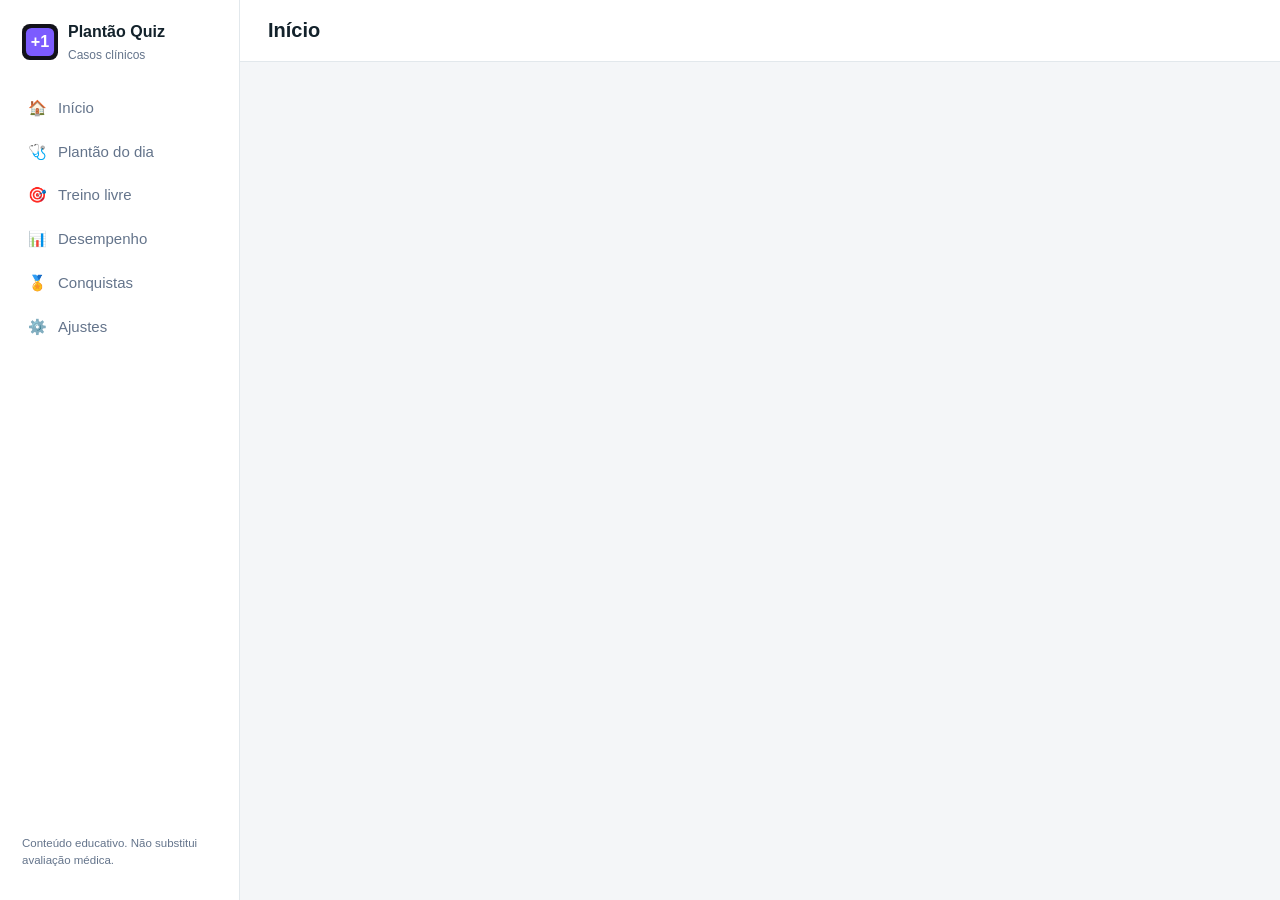
==== commit 1542ee78: "Revert "Adiciona roleta de sorteio de casos e experiência de app no celular" This reverts commit a21" ====
--- a/index.html
+++ b/index.html
@@ -3,78 +3,61 @@
 <head>
   <meta charset="UTF-8" />
   <meta name="viewport" content="width=device-width, initial-scale=1, viewport-fit=cover" />
-  <title>Desafio de Pontos</title>
-  <meta name="theme-color" content="#12121a" />
+  <title>Plantão Quiz — Casos Clínicos</title>
+  <meta name="description" content="Jogo de casos clínicos: resolva casos médicos todo dia e ganhe pontos." />
+  <meta name="theme-color" content="#0f766e" />
   <meta name="apple-mobile-web-app-capable" content="yes" />
   <meta name="mobile-web-app-capable" content="yes" />
-  <meta name="apple-mobile-web-app-status-bar-style" content="black-translucent" />
-  <meta name="apple-mobile-web-app-title" content="Desafio" />
+  <meta name="apple-mobile-web-app-status-bar-style" content="default" />
+  <meta name="apple-mobile-web-app-title" content="Plantão" />
   <link rel="manifest" href="manifest.webmanifest" />
   <link rel="icon" href="icons/icon.svg" type="image/svg+xml" />
   <link rel="apple-touch-icon" href="icons/icon-180.png" />
   <link rel="stylesheet" href="style.css" />
 </head>
 <body>
-  <header class="topbar">
-    <h1>🏆 Desafio de Pontos</h1>
-    <div class="top-actions">
-      <button id="btnUndo" class="ghost" title="Desfazer (Ctrl+Z)">↶ Desfazer</button>
-      <button id="btnSettings" class="ghost" title="Configurar desafio">⚙️</button>
+  <div class="layout">
+    <aside class="sidebar">
+      <div class="brand">
+        <img src="icons/icon.svg" alt="" width="36" height="36" />
+        <div>
+          <strong>Plantão Quiz</strong>
+          <small>Casos clínicos</small>
+        </div>
+      </div>
+      <nav id="nav" class="nav">
+        <a href="#/inicio" data-route="inicio"><span>🏠</span>Início</a>
+        <a href="#/plantao" data-route="plantao"><span>🩺</span>Plantão do dia</a>
+        <a href="#/treino" data-route="treino"><span>🎯</span>Treino livre</a>
+        <a href="#/desempenho" data-route="desempenho"><span>📊</span>Desempenho</a>
+        <a href="#/conquistas" data-route="conquistas"><span>🏅</span>Conquistas</a>
+        <a href="#/ajustes" data-route="ajustes"><span>⚙️</span>Ajustes</a>
+      </nav>
+      <p class="disclaimer">Conteúdo educativo. Não substitui avaliação médica.</p>
+    </aside>
+
+    <div class="main">
+      <header class="topbar">
+        <h1 id="pageTitle">Início</h1>
+        <div id="chips" class="chips"></div>
+      </header>
+      <main id="view" class="view"></main>
     </div>
-  </header>
+  </div>
 
-  <nav id="tabs" class="tabs"></nav>
+  <div id="toasts" class="toasts" aria-live="polite"></div>
 
-  <section id="summary" class="summary"></section>
-
-  <main id="board" class="board"></main>
-
-  <!-- Configurações do desafio -->
-  <dialog id="settings">
-    <form method="dialog" class="sheet" id="settingsForm">
-      <h2>Configurar desafio</h2>
-      <label>Nome da tela
-        <input id="cfgTitle" type="text" maxlength="30" />
-      </label>
-      <div class="grid2">
-        <label>Dias do desafio
-          <input id="cfgDays" type="number" min="1" max="365" />
-        </label>
-        <label>Pontos por dia
-          <input id="cfgBase" type="number" min="1" max="100" />
-        </label>
-        <label>Meta para o prêmio
-          <input id="cfgGoal" type="number" min="1" />
-        </label>
-        <label>Início
-          <input id="cfgStart" type="date" />
-        </label>
-      </div>
-      <label>Prêmio (opcional)
-        <input id="cfgPrize" type="text" maxlength="60" placeholder="Ex.: passeio no parque" />
-      </label>
-      <label>Participantes (um por linha)
-        <textarea id="cfgPeople" rows="3"></textarea>
-      </label>
-      <p class="hint">Mudar um nome mantém os pontos. Apagar uma linha remove o participante e os pontos dele.</p>
+  <dialog id="confirm">
+    <form method="dialog" class="sheet">
+      <p id="confirmText"></p>
       <div class="sheet-actions">
-        <button value="cancel" class="ghost" formnovalidate>Cancelar</button>
-        <button value="ok">Salvar</button>
+        <button value="cancel" class="btn ghost">Cancelar</button>
+        <button value="ok" class="btn danger">Confirmar</button>
       </div>
     </form>
   </dialog>
 
-  <!-- Confirmação genérica -->
-  <dialog id="confirm">
-    <form method="dialog" class="sheet small">
-      <p id="confirmText"></p>
-      <div class="sheet-actions">
-        <button value="cancel" class="ghost">Cancelar</button>
-        <button value="ok" class="danger">Confirmar</button>
-      </div>
-    </form>
-  </dialog>
-
+  <script src="cases.js"></script>
   <script src="app.js"></script>
 </body>
 </html>
--- a/style.css
+++ b/style.css
@@ -1,253 +1,250 @@
 :root {
-  --bg: #12121a;
-  --panel: #1d1d2b;
-  --panel-2: #26263a;
-  --line: #34344d;
-  --text: #f2f2f7;
-  --muted: #9a9ab0;
-  --accent: #7c5cff;
-  --good: #2ecc71;
-  --bad: #ff5c6c;
-  --warn: #f5c518;
-  --radius: 18px;
+  --bg: #f4f6f8;
+  --panel: #ffffff;
+  --panel-2: #f0f4f5;
+  --line: #e2e8ec;
+  --text: #13222b;
+  --muted: #64748b;
+  --primary: #0f766e;
+  --primary-2: #14b8a6;
+  --primary-soft: #e6f6f4;
+  --good: #16a34a;
+  --good-soft: #e8f7ee;
+  --bad: #dc2626;
+  --bad-soft: #fdecec;
+  --warn: #d97706;
+  --warn-soft: #fef4e6;
+  --radius: 14px;
+  --shadow: 0 1px 2px rgba(15, 23, 42, .05), 0 4px 16px rgba(15, 23, 42, .04);
 }
 
 * { box-sizing: border-box; }
-
-html, body {
-  margin: 0;
+html, body { margin: 0; }
+body {
   background: var(--bg);
   color: var(--text);
-  font-family: -apple-system, BlinkMacSystemFont, "Segoe UI", Roboto, sans-serif;
+  font-family: "Inter", -apple-system, BlinkMacSystemFont, "Segoe UI", Roboto, sans-serif;
+  font-size: 15px;
+  line-height: 1.45;
   -webkit-tap-highlight-color: transparent;
 }
-
-body {
-  min-height: 100vh;
-  max-width: 1150px;
-  margin: 0 auto;
-  padding: env(safe-area-inset-top) env(safe-area-inset-right) calc(20px + env(safe-area-inset-bottom)) env(safe-area-inset-left);
-}
-
-button {
-  font: inherit;
-  border: 0;
-  border-radius: 12px;
-  padding: 10px 16px;
-  background: var(--accent);
-  color: #fff;
-  font-weight: 600;
-  cursor: pointer;
-  touch-action: manipulation;
-  user-select: none;
-}
-button:active { transform: scale(0.96); }
-button:disabled { opacity: 0.4; }
-button.ghost { background: transparent; color: var(--text); border: 1px solid var(--line); }
-button.danger { background: var(--bad); }
-
-input, textarea {
-  font: inherit;
-  font-size: 16px; /* evita zoom no iPhone */
-  width: 100%;
-  padding: 11px 13px;
-  border-radius: 12px;
-  border: 1px solid var(--line);
-  background: var(--panel-2);
-  color: var(--text);
-}
-input[type="date"] { min-height: 46px; }
-
+a { color: inherit; }
+
+/* ---------- Layout ---------- */
+.layout { display: flex; min-height: 100vh; }
+.sidebar {
+  width: 240px; flex-shrink: 0;
+  background: var(--panel);
+  border-right: 1px solid var(--line);
+  padding: 20px 14px;
+  position: sticky; top: 0; height: 100vh;
+  display: flex; flex-direction: column; gap: 22px;
+}
+.brand { display: flex; align-items: center; gap: 10px; padding: 0 8px; }
+.brand strong { display: block; font-size: 16px; }
+.brand small { color: var(--muted); font-size: 12px; }
+.nav { display: flex; flex-direction: column; gap: 2px; }
+.nav a {
+  display: flex; align-items: center; gap: 10px;
+  padding: 10px 12px; border-radius: 10px;
+  text-decoration: none; color: var(--muted); font-weight: 500;
+}
+.nav a span { width: 22px; text-align: center; }
+.nav a:hover { background: var(--panel-2); color: var(--text); }
+.nav a.active { background: var(--primary-soft); color: var(--primary); font-weight: 600; }
+.disclaimer { margin-top: auto; font-size: 11.5px; color: var(--muted); padding: 0 8px; }
+
+.main { flex: 1; min-width: 0; }
+.topbar {
+  display: flex; align-items: center; justify-content: space-between; gap: 12px;
+  padding: calc(16px + env(safe-area-inset-top)) 28px 16px;
+  background: var(--panel); border-bottom: 1px solid var(--line);
+  position: sticky; top: 0; z-index: 5;
+}
+.topbar h1 { margin: 0; font-size: 20px; }
+.chips { display: flex; gap: 8px; flex-wrap: wrap; justify-content: flex-end; }
+.chip {
+  display: inline-flex; align-items: center; gap: 6px;
+  padding: 6px 11px; border-radius: 999px;
+  background: var(--panel-2); border: 1px solid var(--line);
+  font-size: 13px; font-weight: 600; white-space: nowrap;
+}
+.chip.primary { background: var(--primary-soft); color: var(--primary); border-color: transparent; }
+.view { padding: 24px 28px 40px; max-width: 1100px; }
+
+/* ---------- Components ---------- */
+.grid { display: grid; gap: 16px; }
+.grid.kpis { grid-template-columns: repeat(4, minmax(0, 1fr)); }
+.grid.two { grid-template-columns: 1.4fr 1fr; }
+.card {
+  background: var(--panel); border: 1px solid var(--line);
+  border-radius: var(--radius); box-shadow: var(--shadow);
+  padding: 18px;
+}
+.card h2 { margin: 0 0 12px; font-size: 16px; }
+.card h3 { margin: 0 0 6px; font-size: 15px; }
 .muted { color: var(--muted); }
-.small { font-size: 0.85rem; }
-
-.topbar {
-  display: flex;
-  align-items: center;
-  justify-content: space-between;
-  padding: 14px 16px 8px;
-  gap: 10px;
-}
-.topbar h1 { margin: 0; font-size: 1.4rem; }
-.top-actions { display: flex; gap: 8px; }
-
-.tabs {
-  display: flex;
-  gap: 8px;
-  padding: 0 16px;
-  overflow-x: auto;
-}
-.tab {
-  background: var(--panel);
-  color: var(--muted);
-  border: 1px solid var(--line);
-  white-space: nowrap;
-  padding: 10px 16px;
-}
-.tab small { font-weight: 400; opacity: 0.8; margin-left: 4px; }
-.tab.on { background: var(--accent); color: #fff; border-color: var(--accent); }
-
-.summary {
-  display: flex;
-  flex-wrap: wrap;
-  gap: 8px 22px;
-  padding: 14px 16px 12px;
-  font-size: 0.98rem;
-}
-.summary .warn { color: var(--warn); }
-
-.board {
-  display: grid;
-  grid-template-columns: repeat(auto-fit, minmax(330px, 1fr));
-  gap: 14px;
-  padding: 0 16px;
-}
-.board.single { grid-template-columns: minmax(0, 640px); justify-content: center; }
-
-.empty { text-align: center; color: var(--muted); padding: 40px 10px; grid-column: 1 / -1; }
-
-.card {
-  background: var(--panel);
-  border-radius: var(--radius);
-  padding: 16px;
-  border-top: 5px solid var(--c, var(--accent));
-  min-width: 0;
-}
-.card.leader { box-shadow: 0 0 0 2px var(--c) inset, 0 0 28px -8px var(--c); }
-
-.card-head { display: flex; justify-content: space-between; align-items: center; }
-.name { font-size: 1.3rem; font-weight: 800; }
-.medal { font-size: 1.5rem; }
-
-.score-row {
-  display: flex;
-  align-items: center;
-  justify-content: space-between;
-  gap: 10px;
-  margin: 8px 0 10px;
-}
-.score {
-  font-size: 3.6rem;
-  font-weight: 900;
-  line-height: 1;
-  font-variant-numeric: tabular-nums;
-}
-.score span { font-size: 1.2rem; font-weight: 600; color: var(--muted); }
-.mini { font-size: 0.88rem; color: var(--muted); display: grid; gap: 3px; text-align: right; }
-
-.progress {
-  height: 12px;
-  background: var(--panel-2);
-  border-radius: 99px;
-  overflow: hidden;
-}
-.progress > div {
-  height: 100%;
-  background: linear-gradient(90deg, var(--c), color-mix(in srgb, var(--c) 60%, #fff));
-  transition: width 0.3s;
-}
-
-.status {
-  margin: 10px 0 12px;
-  padding: 9px 12px;
-  border-radius: 12px;
-  background: var(--panel-2);
-  font-size: 0.92rem;
-}
-.status.good { background: #173826; color: #9cf0bf; }
-.status.bad { background: #3a1f28; color: #ffb0ba; }
-
-.chips {
-  display: grid;
-  grid-template-columns: repeat(10, 1fr);
-  gap: 5px;
-  margin-bottom: 12px;
-}
-.chip {
-  padding: 0;
-  aspect-ratio: 1;
-  border-radius: 9px;
-  font-size: 0.85rem;
-  font-weight: 700;
-  position: relative;
-  background: var(--panel-2);
-  color: var(--muted);
-}
-.chip.future { opacity: 0.45; }
-.chip.perfect { background: #1f4a32; color: #aaf5c9; }
-.chip.meh { background: #4a3d14; color: #ffe08a; }
-.chip.badday { background: #4d1f29; color: #ffb0ba; }
-.chip.star::after { content: "⭐"; position: absolute; top: -6px; right: -4px; font-size: 0.65rem; }
-.chip.today { outline: 2px dashed var(--muted); outline-offset: 1px; }
-.chip.sel { outline: 3px solid var(--c); outline-offset: 1px; }
-
-.day {
-  background: var(--panel-2);
-  border-radius: 14px;
-  padding: 12px;
-}
-.day p { margin: 6px 0; }
-.day-head { display: flex; align-items: baseline; gap: 8px; }
-.day-total { margin-left: auto; font-weight: 800; font-size: 1.2rem; color: #aaf5c9; }
-.day-total.low { color: #ffb0ba; }
-.note { margin: 4px 0 8px; background: var(--panel); }
-
-.actions {
-  display: grid;
-  grid-template-columns: 2fr 1.3fr 1fr 1fr;
-  gap: 6px;
-}
-.actions button { padding: 13px 4px; }
-.actions .minus { background: #4d1f29; color: #ffb0ba; }
-.actions .plus { background: #1f4a32; color: #aaf5c9; }
-
-.items {
-  list-style: none;
-  padding: 0;
-  margin: 10px 0 0;
-  display: grid;
-  gap: 5px;
-}
-.items li {
-  display: flex;
-  justify-content: space-between;
-  align-items: center;
-  padding: 6px 6px 6px 12px;
-  border-radius: 10px;
-  background: var(--panel);
-  font-size: 0.92rem;
-}
-.items li.neg { color: #ffb0ba; }
-.items li.pos { color: #aaf5c9; }
-.items .x { background: transparent; color: var(--muted); padding: 4px 10px; }
-
-dialog {
-  border: 0;
-  padding: 0;
-  background: transparent;
-  color: var(--text);
-  width: min(500px, 94vw);
-}
-dialog::backdrop { background: rgba(0, 0, 0, 0.65); }
-.sheet {
-  background: var(--panel);
-  border-radius: var(--radius);
-  padding: 20px;
-  display: flex;
-  flex-direction: column;
-  gap: 12px;
-  max-height: 88vh;
-  overflow: auto;
-}
-.sheet h2 { margin: 0; }
-.sheet label { display: flex; flex-direction: column; gap: 6px; color: var(--muted); font-size: 0.9rem; }
-.grid2 { display: grid; grid-template-columns: 1fr 1fr; gap: 10px; }
-.hint { margin: 0; color: var(--muted); font-size: 0.8rem; }
-.sheet-actions { display: flex; justify-content: flex-end; gap: 8px; margin-top: 4px; }
-
-@media (max-width: 420px) {
-  .topbar h1 { font-size: 1.15rem; }
-  .score { font-size: 3rem; }
-  .board { grid-template-columns: 1fr; }
-  .chips { gap: 4px; }
-}
+.small { font-size: 13px; }
+.kpi .label { color: var(--muted); font-size: 13px; display: flex; justify-content: space-between; }
+.kpi .value { font-size: 26px; font-weight: 700; margin-top: 4px; }
+.kpi .sub { font-size: 12.5px; color: var(--muted); margin-top: 2px; }
+
+.btn {
+  font: inherit; font-weight: 600;
+  border: 0; border-radius: 10px;
+  padding: 10px 16px; cursor: pointer;
+  background: var(--primary); color: #fff;
+  display: inline-flex; align-items: center; gap: 8px; justify-content: center;
+  text-decoration: none; touch-action: manipulation;
+}
+.btn:hover { filter: brightness(1.06); }
+.btn:active { transform: scale(.98); }
+.btn:disabled { opacity: .45; cursor: default; }
+.btn.ghost { background: var(--panel); color: var(--text); border: 1px solid var(--line); }
+.btn.soft { background: var(--primary-soft); color: var(--primary); }
+.btn.danger { background: var(--bad); }
+.btn.block { width: 100%; }
+.row { display: flex; gap: 10px; align-items: center; flex-wrap: wrap; }
+.spacer { flex: 1; }
+
+.progress { height: 8px; background: var(--panel-2); border-radius: 999px; overflow: hidden; }
+.progress > i { display: block; height: 100%; background: linear-gradient(90deg, var(--primary), var(--primary-2)); border-radius: inherit; transition: width .4s; }
+
+.badge {
+  display: inline-block; padding: 3px 9px; border-radius: 999px;
+  font-size: 12px; font-weight: 600; background: var(--panel-2); color: var(--muted);
+}
+.badge.esp { background: var(--primary-soft); color: var(--primary); }
+.badge.d1 { background: var(--good-soft); color: var(--good); }
+.badge.d2 { background: var(--warn-soft); color: var(--warn); }
+.badge.d3 { background: var(--bad-soft); color: var(--bad); }
+.badge.ok { background: var(--good-soft); color: var(--good); }
+
+/* Case list */
+.case-list { display: flex; flex-direction: column; gap: 10px; }
+.case-item {
+  display: flex; align-items: center; gap: 14px;
+  padding: 14px 16px; border: 1px solid var(--line); border-radius: 12px;
+  background: var(--panel); cursor: pointer; text-align: left; width: 100%;
+  font: inherit; color: inherit;
+}
+.case-item:hover { border-color: var(--primary-2); }
+.case-item .num {
+  width: 36px; height: 36px; border-radius: 10px; flex-shrink: 0;
+  display: grid; place-items: center; font-weight: 700;
+  background: var(--panel-2); color: var(--muted);
+}
+.case-item.done .num { background: var(--good-soft); color: var(--good); }
+.case-item .info { flex: 1; min-width: 0; }
+.case-item .info strong { display: block; }
+.case-item .meta { display: flex; gap: 6px; flex-wrap: wrap; margin-top: 4px; }
+.case-item .pts { font-weight: 700; color: var(--primary); white-space: nowrap; }
+
+/* Case player */
+.case-head { display: flex; gap: 8px; flex-wrap: wrap; margin-bottom: 8px; }
+.patient { font-size: 18px; font-weight: 700; margin: 4px 0 6px; }
+.vitals { display: grid; grid-template-columns: repeat(5, minmax(0, 1fr)); gap: 8px; margin: 14px 0; }
+.vital { background: var(--panel-2); border-radius: 10px; padding: 8px 10px; }
+.vital small { display: block; color: var(--muted); font-size: 11.5px; }
+.vital b { font-size: 14px; }
+.exams { margin: 0; padding-left: 18px; }
+.exams li { margin: 3px 0; }
+
+.qhead { display: flex; justify-content: space-between; align-items: center; gap: 10px; margin-bottom: 10px; }
+.question { font-size: 17px; font-weight: 600; margin: 0 0 14px; }
+.options { display: flex; flex-direction: column; gap: 10px; }
+.option {
+  font: inherit; text-align: left; cursor: pointer;
+  padding: 13px 14px; border-radius: 12px;
+  border: 1.5px solid var(--line); background: var(--panel); color: var(--text);
+  display: flex; gap: 12px; align-items: flex-start;
+}
+.option .letter {
+  width: 26px; height: 26px; border-radius: 8px; flex-shrink: 0;
+  display: grid; place-items: center; font-weight: 700; font-size: 13px;
+  background: var(--panel-2); color: var(--muted);
+}
+.option:hover:not(:disabled) { border-color: var(--primary-2); background: var(--primary-soft); }
+.option:disabled { cursor: default; }
+.option.correct { border-color: var(--good); background: var(--good-soft); }
+.option.correct .letter { background: var(--good); color: #fff; }
+.option.wrong { border-color: var(--bad); background: var(--bad-soft); }
+.option.wrong .letter { background: var(--bad); color: #fff; }
+.option.hidden-op { opacity: .35; text-decoration: line-through; }
+
+.feedback { margin-top: 14px; padding: 14px; border-radius: 12px; }
+.feedback.ok { background: var(--good-soft); }
+.feedback.no { background: var(--bad-soft); }
+.feedback strong { display: block; margin-bottom: 4px; }
+
+.result-hero { text-align: center; padding: 26px 18px; }
+.result-hero .big { font-size: 44px; font-weight: 800; color: var(--primary); }
+
+/* Bars (history) */
+.bars { display: flex; align-items: flex-end; gap: 6px; height: 140px; padding-top: 8px; }
+.bars .bar { flex: 1; display: flex; flex-direction: column; align-items: center; gap: 4px; height: 100%; justify-content: flex-end; }
+.bars .bar i { width: 100%; max-width: 28px; background: var(--primary-2); border-radius: 6px 6px 2px 2px; min-height: 2px; }
+.bars .bar.today i { background: var(--primary); }
+.bars .bar small { font-size: 10.5px; color: var(--muted); }
+
+table { width: 100%; border-collapse: collapse; }
+th, td { text-align: left; padding: 10px 8px; border-bottom: 1px solid var(--line); font-size: 14px; }
+th { color: var(--muted); font-weight: 600; font-size: 12.5px; text-transform: uppercase; letter-spacing: .03em; }
+td .progress { min-width: 80px; }
+
+.badges { display: grid; grid-template-columns: repeat(auto-fill, minmax(200px, 1fr)); gap: 12px; }
+.ach { display: flex; gap: 12px; align-items: center; }
+.ach .ico { font-size: 28px; width: 48px; height: 48px; border-radius: 12px; display: grid; place-items: center; background: var(--primary-soft); }
+.ach.locked { opacity: .45; filter: grayscale(1); }
+
+.filters { display: flex; gap: 8px; flex-wrap: wrap; margin-bottom: 14px; }
+.filter { font: inherit; font-size: 13px; padding: 7px 12px; border-radius: 999px; border: 1px solid var(--line); background: var(--panel); cursor: pointer; color: var(--text); }
+.filter.active { background: var(--primary); border-color: var(--primary); color: #fff; }
+
+label.field { display: block; margin-bottom: 14px; font-weight: 600; font-size: 14px; }
+label.field input, label.field select {
+  display: block; width: 100%; margin-top: 6px;
+  font: inherit; font-size: 16px; padding: 10px 12px;
+  border-radius: 10px; border: 1px solid var(--line); background: var(--panel); color: var(--text);
+}
+
+dialog { border: 0; border-radius: 16px; padding: 0; max-width: 92vw; width: 380px; box-shadow: 0 20px 60px rgba(0,0,0,.2); }
+dialog::backdrop { background: rgba(15, 23, 42, .45); }
+.sheet { padding: 20px; }
+.sheet p { margin: 0 0 16px; }
+.sheet-actions { display: flex; gap: 10px; justify-content: flex-end; }
+
+.toasts { position: fixed; right: 18px; bottom: 18px; display: flex; flex-direction: column; gap: 8px; z-index: 50; }
+.toast {
+  background: var(--text); color: #fff; padding: 12px 16px; border-radius: 12px;
+  box-shadow: 0 10px 30px rgba(0,0,0,.2); font-weight: 600; font-size: 14px;
+  animation: pop .25s ease-out;
+}
+@keyframes pop { from { transform: translateY(10px); opacity: 0; } }
+
+.empty { text-align: center; padding: 30px; color: var(--muted); }
+
+/* ---------- Mobile ---------- */
+@media (max-width: 860px) {
+  .grid.kpis { grid-template-columns: repeat(2, minmax(0, 1fr)); }
+  .grid.two { grid-template-columns: 1fr; }
+  .vitals { grid-template-columns: repeat(3, minmax(0, 1fr)); }
+}
+@media (max-width: 720px) {
+  .sidebar {
+    position: fixed; bottom: 0; left: 0; right: 0; top: auto;
+    width: auto; height: auto; padding: 6px 6px calc(6px + env(safe-area-inset-bottom));
+    border-right: 0; border-top: 1px solid var(--line); z-index: 20;
+  }
+  .brand, .disclaimer { display: none; }
+  .nav { flex-direction: row; justify-content: space-around; }
+  .nav a { flex-direction: column; gap: 2px; font-size: 10.5px; padding: 6px 4px; flex: 1; text-align: center; }
+  .nav a span { font-size: 18px; }
+  .nav a[data-route="conquistas"] { display: none; }
+  .topbar { padding: calc(12px + env(safe-area-inset-top)) 16px 12px; }
+  .topbar h1 { font-size: 17px; }
+  .chip.hide-sm { display: none; }
+  .view { padding: 16px 14px 100px; }
+  .kpi .value { font-size: 22px; }
+  .toasts { left: 14px; right: 14px; bottom: 84px; }
+}
